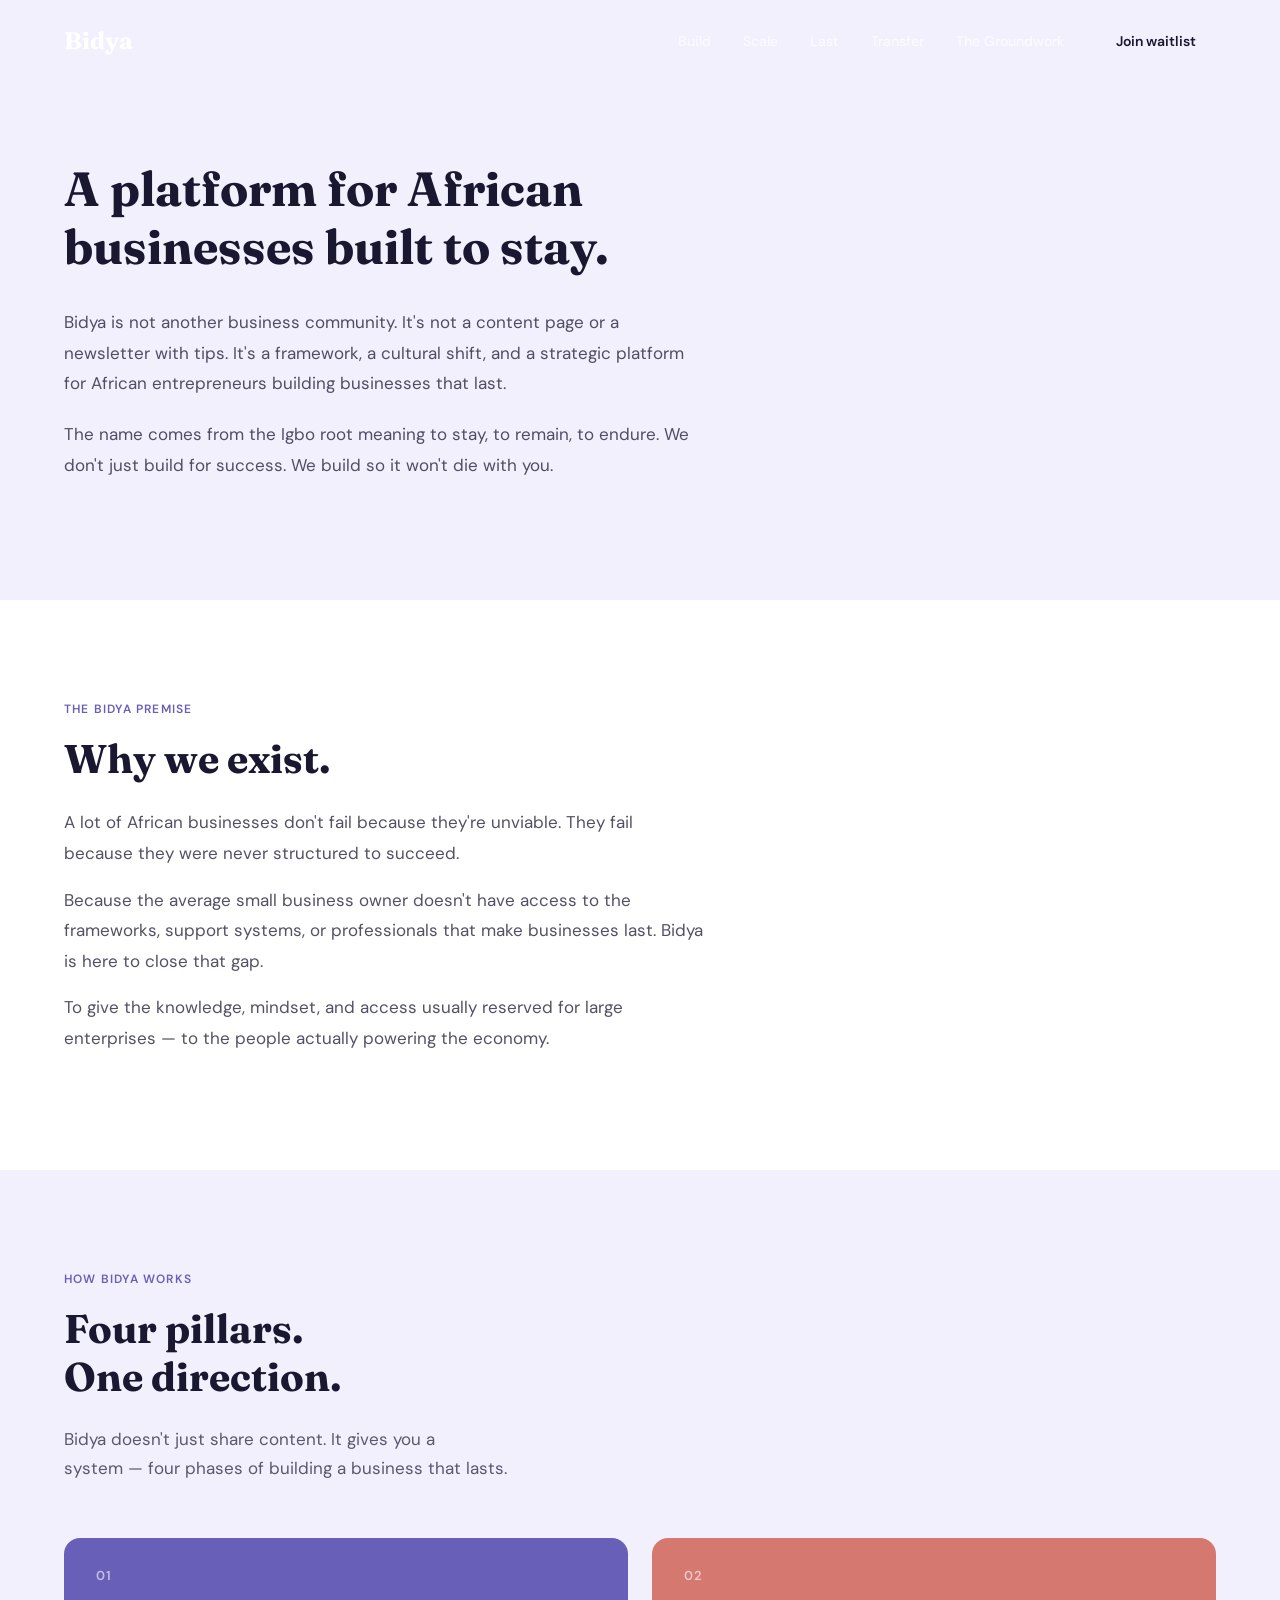
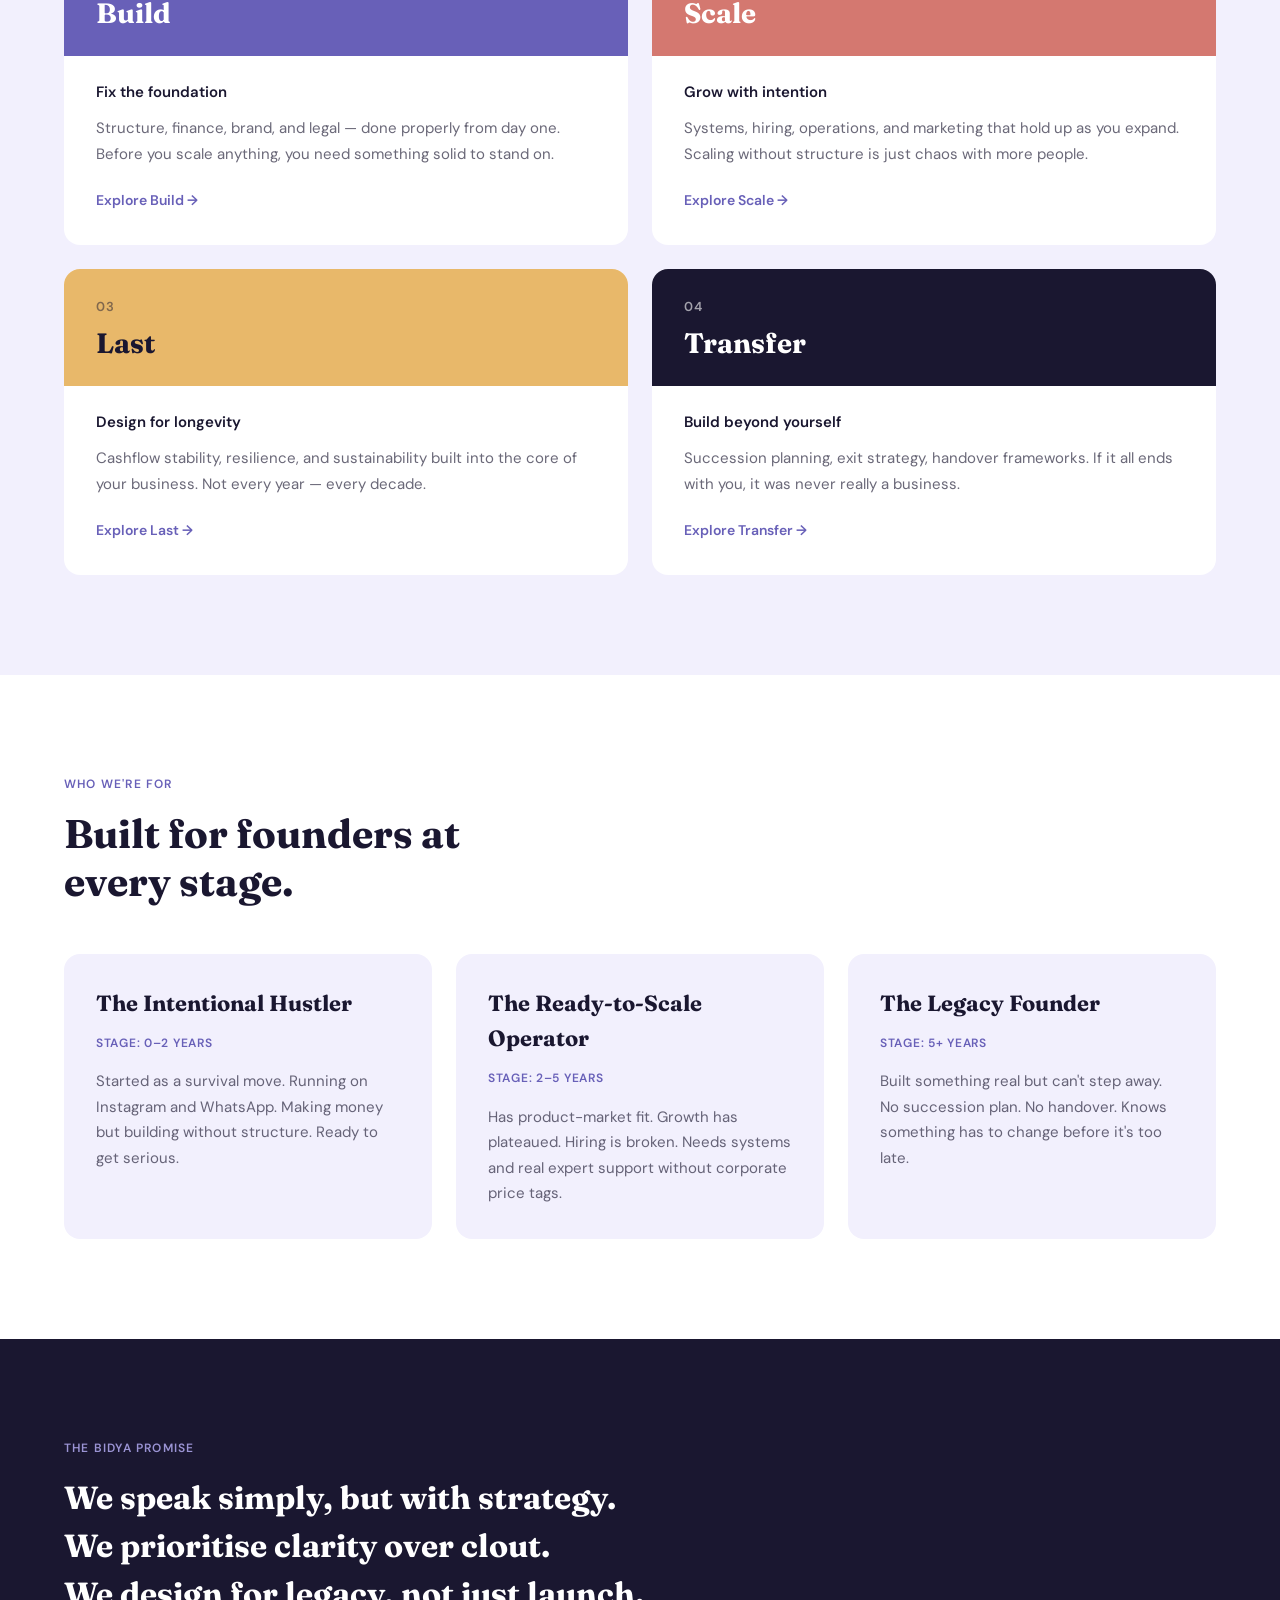
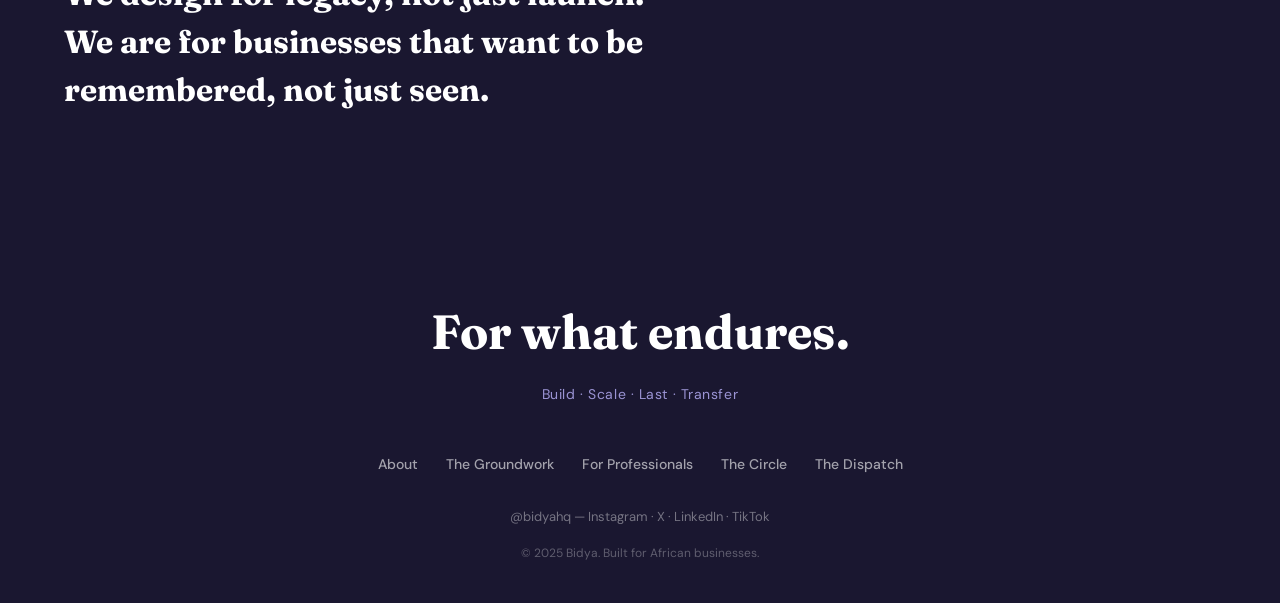
==== about.html @ 45b37af4 "Add complete Bidya website with all pages Full landing page site for Bidya — a platform for African " ====
<!DOCTYPE html>
<html lang="en">
<head>
  <meta charset="UTF-8">
  <meta name="viewport" content="width=device-width, initial-scale=1.0">
  <title>About Bidya — A platform for African businesses built to stay.</title>
  <meta name="description" content="Bidya is a framework, a cultural shift, and a strategic platform for African entrepreneurs building businesses that last.">
  <meta property="og:title" content="About Bidya — A platform for African businesses built to stay.">
  <meta property="og:description" content="Bidya is a framework, a cultural shift, and a strategic platform for African entrepreneurs building businesses that last.">
  <meta property="og:image" content="/og-default.png">
  <meta property="og:url" content="https://bidya.africa/about">
  <meta name="twitter:card" content="summary_large_image">
  <meta name="twitter:site" content="@bidyahq">
  <link rel="canonical" href="https://bidya.africa/about">

  <link rel="preconnect" href="https://fonts.googleapis.com">
  <link rel="preconnect" href="https://fonts.gstatic.com" crossorigin>
  <link href="https://fonts.googleapis.com/css2?family=Fraunces:ital,wght@0,400;0,700;1,400&family=DM+Sans:wght@400;500;600&display=swap" rel="stylesheet">

  <!-- Analytics placeholder -->
  <!-- <script async src="https://www.googletagmanager.com/gtag/js?id=GA_MEASUREMENT_ID"></script> -->

  <link rel="stylesheet" href="/css/styles.css">

  <style>
    /* About page — Hero */
    .about-hero {
      background: var(--lavender);
      padding: 160px 0 var(--section-pad);
    }

    .about-hero__headline {
      font-family: var(--font-display);
      font-weight: 700;
      font-size: clamp(32px, 5vw, 48px);
      line-height: 1.2;
      color: var(--ink);
      margin-bottom: 32px;
      max-width: 640px;
    }

    .about-hero__body {
      max-width: 640px;
    }

    .about-hero__body p {
      font-size: 17px;
      line-height: 1.8;
      color: rgba(26, 23, 48, 0.75);
      margin-bottom: 20px;
    }

    /* About page — Premise */
    .premise__body {
      max-width: 640px;
    }

    .premise__body p {
      font-size: 17px;
      line-height: 1.8;
      color: rgba(26, 23, 48, 0.75);
      margin-bottom: 16px;
    }

    /* About page — Persona cards */
    .persona-grid {
      display: grid;
      grid-template-columns: repeat(3, 1fr);
      gap: 24px;
      margin-top: 48px;
    }

    .persona-card {
      background: var(--lavender);
      border-radius: var(--radius);
      padding: 32px;
      transition: transform 200ms ease, box-shadow 200ms ease;
    }

    .persona-card:hover {
      transform: translateY(-3px);
      box-shadow: 0 8px 24px rgba(26, 23, 48, 0.08);
    }

    .persona-card__title {
      font-family: var(--font-display);
      font-weight: 700;
      font-size: 22px;
      color: var(--ink);
      margin-bottom: 8px;
    }

    .persona-card__stage {
      display: inline-block;
      font-size: 12px;
      font-weight: 600;
      letter-spacing: 0.06em;
      text-transform: uppercase;
      color: var(--indigo);
      margin-bottom: 16px;
    }

    .persona-card__desc {
      font-size: 15px;
      line-height: 1.7;
      color: rgba(26, 23, 48, 0.65);
    }

    /* About page — Promise */
    .promise__statement {
      font-family: var(--font-display);
      font-weight: 700;
      font-size: clamp(22px, 3.5vw, 32px);
      line-height: 1.5;
      color: var(--white);
      max-width: 720px;
    }

    /* Responsive — About page */
    @media (max-width: 768px) {
      .about-hero {
        padding-top: 120px;
      }

      .persona-grid {
        grid-template-columns: 1fr;
      }
    }

    @media (max-width: 1024px) {
      .persona-grid {
        grid-template-columns: 1fr;
      }
    }
  </style>
</head>
<body>

  <!-- Navigation -->
  <nav class="nav nav--scrolled" id="nav">
    <div class="nav__inner">
      <a href="/" class="nav__logo">Bidya</a>
      <div class="nav__links" id="navLinks">
        <a href="/build">Build</a>
        <a href="/scale">Scale</a>
        <a href="/last">Last</a>
        <a href="/transfer">Transfer</a>
        <a href="/groundwork">The Groundwork</a>
        <a href="#waitlist" class="btn btn--small btn--lavender">Join waitlist</a>
      </div>
      <button class="nav__hamburger" id="navToggle" aria-label="Toggle navigation menu">
        <span></span>
        <span></span>
        <span></span>
      </button>
    </div>
  </nav>

  <!-- Mobile Menu Overlay -->
  <div class="mobile-menu" id="mobileMenu">
    <div class="mobile-menu__inner">
      <a href="/build" class="mobile-menu__link">Build</a>
      <a href="/scale" class="mobile-menu__link">Scale</a>
      <a href="/last" class="mobile-menu__link">Last</a>
      <a href="/transfer" class="mobile-menu__link">Transfer</a>
      <a href="/groundwork" class="mobile-menu__link">The Groundwork</a>
      <a href="/professionals" class="mobile-menu__link">For Professionals</a>
      <a href="/circle" class="mobile-menu__link">The Circle</a>
      <a href="/dispatch" class="mobile-menu__link">The Dispatch</a>
      <a href="/about" class="mobile-menu__link">About</a>
      <a href="#waitlist" class="btn btn--lavender mobile-menu__cta">Join waitlist</a>
    </div>
  </div>

  <!-- Section 1: Hero -->
  <section class="about-hero">
    <div class="container">
      <h1 class="about-hero__headline animate-in">A platform for African businesses built to stay.</h1>
      <div class="about-hero__body">
        <p class="animate-in">Bidya is not another business community. It's not a content page or a newsletter with tips. It's a framework, a cultural shift, and a strategic platform for African entrepreneurs building businesses that last.</p>
        <p class="animate-in">The name comes from the Igbo root meaning to stay, to remain, to endure. We don't just build for success. We build so it won't die with you.</p>
      </div>
    </div>
  </section>

  <!-- Section 2: The Bidya Premise -->
  <section class="section section--white">
    <div class="container">
      <span class="eyebrow animate-in">The Bidya Premise</span>
      <h2 class="section__headline animate-in">Why we exist.</h2>
      <div class="premise__body">
        <p class="animate-in">A lot of African businesses don't fail because they're unviable. They fail because they were never structured to succeed.</p>
        <p class="animate-in">Because the average small business owner doesn't have access to the frameworks, support systems, or professionals that make businesses last. Bidya is here to close that gap.</p>
        <p class="animate-in">To give the knowledge, mindset, and access usually reserved for large enterprises — to the people actually powering the economy.</p>
      </div>
    </div>
  </section>

  <!-- Section 3: The Four Pillars -->
  <section class="section section--lavender">
    <div class="container">
      <span class="eyebrow animate-in">How Bidya works</span>
      <h2 class="section__headline animate-in">Four pillars.<br>One direction.</h2>
      <p class="section__sub animate-in">Bidya doesn't just share content. It gives you a<br class="hide-mobile">
        system — four phases of building a business that lasts.</p>
      <div class="pillars-grid">
        <div class="pillar-card animate-in">
          <div class="pillar-card__header pillar-card__header--build">
            <span class="pillar-card__number">01</span>
            <h3 class="pillar-card__name">Build</h3>
          </div>
          <div class="pillar-card__body">
            <p class="pillar-card__tagline">Fix the foundation</p>
            <p class="pillar-card__desc">Structure, finance, brand, and legal — done properly from day one. Before you scale anything, you need something solid to stand on.</p>
            <a href="/build" class="pillar-card__cta">Explore Build &rarr;</a>
          </div>
        </div>
        <div class="pillar-card animate-in">
          <div class="pillar-card__header pillar-card__header--scale">
            <span class="pillar-card__number">02</span>
            <h3 class="pillar-card__name">Scale</h3>
          </div>
          <div class="pillar-card__body">
            <p class="pillar-card__tagline">Grow with intention</p>
            <p class="pillar-card__desc">Systems, hiring, operations, and marketing that hold up as you expand. Scaling without structure is just chaos with more people.</p>
            <a href="/scale" class="pillar-card__cta">Explore Scale &rarr;</a>
          </div>
        </div>
        <div class="pillar-card animate-in">
          <div class="pillar-card__header pillar-card__header--last">
            <span class="pillar-card__number">03</span>
            <h3 class="pillar-card__name">Last</h3>
          </div>
          <div class="pillar-card__body">
            <p class="pillar-card__tagline">Design for longevity</p>
            <p class="pillar-card__desc">Cashflow stability, resilience, and sustainability built into the core of your business. Not every year — every decade.</p>
            <a href="/last" class="pillar-card__cta">Explore Last &rarr;</a>
          </div>
        </div>
        <div class="pillar-card animate-in">
          <div class="pillar-card__header pillar-card__header--transfer">
            <span class="pillar-card__number">04</span>
            <h3 class="pillar-card__name">Transfer</h3>
          </div>
          <div class="pillar-card__body">
            <p class="pillar-card__tagline">Build beyond yourself</p>
            <p class="pillar-card__desc">Succession planning, exit strategy, handover frameworks. If it all ends with you, it was never really a business.</p>
            <a href="/transfer" class="pillar-card__cta">Explore Transfer &rarr;</a>
          </div>
        </div>
      </div>
    </div>
  </section>

  <!-- Section 4: Who We're For -->
  <section class="section section--white">
    <div class="container">
      <span class="eyebrow animate-in">Who we're for</span>
      <h2 class="section__headline animate-in">Built for founders at<br>every stage.</h2>
      <div class="persona-grid">
        <div class="persona-card animate-in">
          <h3 class="persona-card__title">The Intentional Hustler</h3>
          <span class="persona-card__stage">Stage: 0–2 years</span>
          <p class="persona-card__desc">Started as a survival move. Running on Instagram and WhatsApp. Making money but building without structure. Ready to get serious.</p>
        </div>
        <div class="persona-card animate-in">
          <h3 class="persona-card__title">The Ready-to-Scale Operator</h3>
          <span class="persona-card__stage">Stage: 2–5 years</span>
          <p class="persona-card__desc">Has product-market fit. Growth has plateaued. Hiring is broken. Needs systems and real expert support without corporate price tags.</p>
        </div>
        <div class="persona-card animate-in">
          <h3 class="persona-card__title">The Legacy Founder</h3>
          <span class="persona-card__stage">Stage: 5+ years</span>
          <p class="persona-card__desc">Built something real but can't step away. No succession plan. No handover. Knows something has to change before it's too late.</p>
        </div>
      </div>
    </div>
  </section>

  <!-- Section 5: The Bidya Promise -->
  <section class="section section--ink">
    <div class="container">
      <span class="eyebrow eyebrow--soft animate-in">The Bidya Promise</span>
      <p class="promise__statement animate-in">
        We speak simply, but with strategy.<br>
        We prioritise clarity over clout.<br>
        We design for legacy, not just launch.<br>
        We are for businesses that want to be remembered, not just seen.
      </p>
    </div>
  </section>

  <!-- Footer -->
  <footer class="footer">
    <div class="container">
      <p class="footer__closing animate-in">For what endures.</p>
      <p class="footer__pillars animate-in">Build &middot; Scale &middot; Last &middot; Transfer</p>
      <nav class="footer__links animate-in">
        <a href="/about">About</a>
        <a href="/groundwork">The Groundwork</a>
        <a href="/professionals">For Professionals</a>
        <a href="/circle">The Circle</a>
        <a href="/dispatch">The Dispatch</a>
      </nav>
      <p class="footer__social animate-in">@bidyahq — Instagram &middot; X &middot; LinkedIn &middot; TikTok</p>
      <p class="footer__legal animate-in">&copy; 2025 Bidya. Built for African businesses.</p>
    </div>
  </footer>

  <script src="/js/main.js"></script>
</body>
</html>
---- css/styles.css ----
/* ============================================
   Bidya — CSS
   ============================================ */

/* --- CSS Variables --- */
:root {
  --ink:        #1A1730;
  --indigo:     #6860B8;
  --coral:      #D47870;
  --amber:      #E8B86A;
  --lavender:   #F2F0FD;
  --soft:       #9B94D4;
  --white:      #FFFFFF;
  --off-white:  #FAFAFA;

  --build:      #6860B8;
  --scale:      #D47870;
  --last:       #E8B86A;
  --transfer:   #1A1730;

  --font-display: 'Fraunces', serif;
  --font-body:    'DM Sans', sans-serif;

  --max-width: 1200px;
  --section-pad: 100px;
  --section-pad-mobile: 60px;
  --radius: 16px;
}

/* --- Reset --- */
*, *::before, *::after {
  margin: 0;
  padding: 0;
  box-sizing: border-box;
}

html {
  scroll-behavior: smooth;
  -webkit-font-smoothing: antialiased;
  -moz-osx-font-smoothing: grayscale;
}

body {
  font-family: var(--font-body);
  font-size: 16px;
  line-height: 1.6;
  color: var(--ink);
  background: var(--white);
  overflow-x: hidden;
}

img {
  max-width: 100%;
  display: block;
}

a {
  color: inherit;
  text-decoration: none;
}

button {
  font-family: inherit;
  cursor: pointer;
  border: none;
  background: none;
}

input {
  font-family: inherit;
}

/* --- Container --- */
.container {
  max-width: var(--max-width);
  margin: 0 auto;
  padding: 0 24px;
}

/* --- Eyebrow --- */
.eyebrow {
  display: block;
  font-family: var(--font-body);
  font-size: 12px;
  font-weight: 600;
  letter-spacing: 0.1em;
  text-transform: uppercase;
  color: var(--indigo);
  margin-bottom: 16px;
}

.eyebrow--soft {
  color: var(--soft);
}

.eyebrow--amber {
  color: var(--amber);
}

/* --- Buttons --- */
.btn {
  display: inline-block;
  font-family: var(--font-body);
  font-size: 15px;
  font-weight: 600;
  padding: 14px 28px;
  border-radius: 8px;
  transition: transform 150ms ease, box-shadow 200ms ease;
  cursor: pointer;
  text-align: center;
}

.btn:active {
  transform: scale(0.97);
}

.btn--lavender {
  background: var(--lavender);
  color: var(--ink);
}

.btn--lavender:hover {
  box-shadow: 0 4px 16px rgba(104, 96, 184, 0.2);
}

.btn--indigo {
  background: var(--indigo);
  color: var(--white);
}

.btn--indigo:hover {
  box-shadow: 0 4px 16px rgba(104, 96, 184, 0.3);
}

.btn--outline-indigo {
  background: transparent;
  color: var(--white);
  border: 2px solid var(--indigo);
}

.btn--outline-indigo:hover {
  background: rgba(104, 96, 184, 0.1);
}

.btn--whatsapp {
  background: #25D366;
  color: var(--white);
}

.btn--whatsapp:hover {
  box-shadow: 0 4px 16px rgba(37, 211, 102, 0.3);
}

.btn--small {
  padding: 10px 20px;
  font-size: 14px;
}

.btn:focus-visible {
  outline: 3px solid var(--indigo);
  outline-offset: 2px;
}

/* --- Text link --- */
.text-link {
  font-size: 15px;
  font-weight: 500;
  text-decoration: underline;
  text-underline-offset: 3px;
}

.text-link--soft {
  color: var(--soft);
}

.text-link--soft:hover {
  color: var(--lavender);
}

/* --- Navigation --- */
.nav {
  position: fixed;
  top: 0;
  left: 0;
  right: 0;
  z-index: 100;
  padding: 20px 0;
  transition: background 300ms ease, padding 300ms ease, box-shadow 300ms ease;
}

.nav--scrolled {
  background: var(--white);
  padding: 12px 0;
  box-shadow: 0 1px 8px rgba(26, 23, 48, 0.08);
}

.nav__inner {
  max-width: var(--max-width);
  margin: 0 auto;
  padding: 0 24px;
  display: flex;
  align-items: center;
  justify-content: space-between;
}

.nav__logo {
  font-family: var(--font-display);
  font-weight: 700;
  font-size: 24px;
  color: var(--white);
  transition: color 300ms ease;
}

.nav--scrolled .nav__logo {
  color: var(--ink);
}

.nav__links {
  display: flex;
  align-items: center;
  gap: 32px;
}

.nav__links a:not(.btn) {
  font-size: 14px;
  font-weight: 500;
  color: rgba(255, 255, 255, 0.7);
  transition: color 200ms ease;
}

.nav__links a:not(.btn):hover {
  color: var(--white);
}

.nav--scrolled .nav__links a:not(.btn) {
  color: rgba(26, 23, 48, 0.6);
}

.nav--scrolled .nav__links a:not(.btn):hover {
  color: var(--ink);
}

.nav__links a:focus-visible {
  outline: 2px solid var(--indigo);
  outline-offset: 4px;
  border-radius: 2px;
}

.nav__hamburger {
  display: none;
  flex-direction: column;
  gap: 5px;
  padding: 4px;
}

.nav__hamburger span {
  display: block;
  width: 24px;
  height: 2px;
  background: var(--white);
  transition: background 300ms ease, transform 300ms ease;
}

.nav--scrolled .nav__hamburger span {
  background: var(--ink);
}

/* --- Mobile Menu --- */
.mobile-menu {
  position: fixed;
  inset: 0;
  background: var(--ink);
  z-index: 99;
  display: flex;
  align-items: center;
  justify-content: center;
  opacity: 0;
  pointer-events: none;
  transition: opacity 300ms ease;
}

.mobile-menu--open {
  opacity: 1;
  pointer-events: all;
}

.mobile-menu__inner {
  display: flex;
  flex-direction: column;
  align-items: center;
  gap: 28px;
}

.mobile-menu__link {
  font-family: var(--font-display);
  font-size: 28px;
  font-weight: 400;
  color: var(--white);
  transition: color 200ms ease;
}

.mobile-menu__link:hover {
  color: var(--soft);
}

.mobile-menu__cta {
  margin-top: 16px;
}

/* --- Hero --- */
.hero {
  position: relative;
  min-height: 100vh;
  display: flex;
  align-items: center;
  background: var(--ink);
  padding-top: 80px;
  overflow: hidden;
}

.hero__bg-shape {
  position: absolute;
  right: -120px;
  top: 50%;
  transform: translateY(-50%);
  width: 400px;
  height: 500px;
  background: var(--indigo);
  opacity: 0.15;
  border-radius: 24px;
}

.hero__content {
  position: relative;
  z-index: 1;
}

.hero__headline {
  font-family: var(--font-display);
  font-weight: 700;
  font-size: clamp(48px, 8vw, 88px);
  line-height: 1.05;
  color: var(--white);
  margin-bottom: 24px;
}

.hero__sub {
  font-size: 18px;
  line-height: 1.7;
  color: var(--soft);
  margin-bottom: 40px;
  max-width: 540px;
}

.hero__ctas {
  display: flex;
  gap: 16px;
  flex-wrap: wrap;
  margin-bottom: 32px;
}

.hero__tag {
  font-size: 12px;
  color: var(--soft);
  letter-spacing: 0.04em;
}

/* --- Sections --- */
.section {
  padding: var(--section-pad) 0;
}

.section--white {
  background: var(--white);
}

.section--lavender {
  background: var(--lavender);
}

.section--ink {
  background: var(--ink);
}

.section__headline {
  font-family: var(--font-display);
  font-weight: 700;
  font-size: clamp(28px, 4vw, 40px);
  line-height: 1.2;
  color: var(--ink);
  margin-bottom: 24px;
}

.section__headline--white {
  color: var(--white);
}

.section__sub {
  font-size: 17px;
  line-height: 1.7;
  color: rgba(26, 23, 48, 0.7);
  max-width: 600px;
  margin-bottom: 16px;
}

.section__sub--soft {
  color: var(--soft);
}

/* --- Problem Section --- */
.problem__body {
  max-width: 640px;
  margin-bottom: 56px;
}

.problem__body p {
  font-size: 17px;
  line-height: 1.8;
  color: rgba(26, 23, 48, 0.75);
  margin-bottom: 16px;
}

.problem__body strong {
  color: var(--ink);
}

/* --- Stats Grid --- */
.stats-grid {
  display: grid;
  grid-template-columns: repeat(3, 1fr);
  gap: 24px;
}

.stat-card {
  background: var(--lavender);
  border-radius: var(--radius);
  padding: 40px 32px;
  text-align: center;
}

.stat-card__number {
  display: block;
  font-family: var(--font-display);
  font-weight: 700;
  font-size: 48px;
  color: var(--indigo);
  margin-bottom: 8px;
}

.stat-card__label {
  font-size: 15px;
  color: rgba(26, 23, 48, 0.65);
  line-height: 1.5;
}

/* --- Pillars Grid --- */
.pillars-grid {
  display: grid;
  grid-template-columns: repeat(2, 1fr);
  gap: 24px;
  margin-top: 56px;
}

.pillar-card {
  border-radius: var(--radius);
  overflow: hidden;
  background: var(--white);
  transition: transform 200ms ease, box-shadow 200ms ease;
}

.pillar-card:hover {
  transform: translateY(-3px);
  box-shadow: 0 8px 32px rgba(26, 23, 48, 0.1);
}

.pillar-card__header {
  padding: 28px 32px 20px;
}

.pillar-card__header--build { background: var(--build); }
.pillar-card__header--scale { background: var(--scale); }
.pillar-card__header--last  { background: var(--last);  }
.pillar-card__header--transfer { background: var(--transfer); }

.pillar-card__number {
  display: block;
  font-size: 13px;
  font-weight: 600;
  letter-spacing: 0.06em;
  color: rgba(255, 255, 255, 0.6);
  margin-bottom: 4px;
}

.pillar-card__header--last .pillar-card__number {
  color: rgba(26, 23, 48, 0.5);
}

.pillar-card__name {
  font-family: var(--font-display);
  font-weight: 700;
  font-size: 28px;
  color: var(--white);
}

.pillar-card__header--last .pillar-card__name {
  color: var(--ink);
}

.pillar-card__body {
  padding: 24px 32px 32px;
}

.pillar-card__tagline {
  font-weight: 600;
  font-size: 15px;
  color: var(--ink);
  margin-bottom: 12px;
}

.pillar-card__desc {
  font-size: 15px;
  line-height: 1.7;
  color: rgba(26, 23, 48, 0.65);
  margin-bottom: 20px;
}

.pillar-card__cta {
  font-size: 14px;
  font-weight: 600;
  color: var(--indigo);
  transition: color 200ms ease;
}

.pillar-card__cta:hover {
  color: var(--ink);
}

/* --- Timeline --- */
.timeline {
  display: flex;
  justify-content: space-between;
  gap: 16px;
  margin: 56px 0;
  position: relative;
}

.timeline::before {
  content: '';
  position: absolute;
  top: 12px;
  left: 0;
  right: 0;
  height: 2px;
  background: rgba(155, 148, 212, 0.3);
}

.timeline__item {
  position: relative;
  text-align: center;
  flex: 1;
}

.timeline__item::before {
  content: '';
  display: block;
  width: 10px;
  height: 10px;
  background: var(--indigo);
  border-radius: 50%;
  margin: 0 auto 12px;
  position: relative;
  z-index: 1;
}

.timeline__week {
  display: block;
  font-size: 11px;
  font-weight: 600;
  letter-spacing: 0.1em;
  text-transform: uppercase;
  color: var(--soft);
  margin-bottom: 4px;
}

.timeline__name {
  font-family: var(--font-display);
  font-size: 16px;
  font-weight: 700;
  color: var(--white);
}

/* --- Outcomes Grid --- */
.outcomes-grid {
  display: grid;
  grid-template-columns: repeat(4, 1fr);
  gap: 24px;
  margin-bottom: 48px;
}

.outcome {
  text-align: center;
}

.outcome__icon {
  display: inline-flex;
  align-items: center;
  justify-content: center;
  width: 48px;
  height: 48px;
  border-radius: 12px;
  background: rgba(104, 96, 184, 0.15);
  color: var(--soft);
  margin-bottom: 12px;
}

.outcome__text {
  display: block;
  font-size: 15px;
  font-weight: 500;
  color: var(--white);
}

/* --- Groundwork CTAs --- */
.groundwork__ctas {
  display: flex;
  align-items: center;
  gap: 24px;
  flex-wrap: wrap;
}

/* --- Pros Section --- */
.pros__body {
  max-width: 600px;
  margin-bottom: 48px;
}

.pros__body p {
  font-size: 17px;
  line-height: 1.8;
  color: rgba(26, 23, 48, 0.75);
  margin-bottom: 16px;
}

/* --- Perks Grid --- */
.perks-grid {
  display: grid;
  grid-template-columns: repeat(2, 1fr);
  gap: 24px;
}

.perk-card {
  background: var(--lavender);
  border-radius: var(--radius);
  padding: 32px;
  transition: transform 200ms ease, box-shadow 200ms ease;
}

.perk-card:hover {
  transform: translateY(-3px);
  box-shadow: 0 8px 24px rgba(26, 23, 48, 0.08);
}

.perk-card__icon {
  margin-bottom: 16px;
}

.perk-card__title {
  font-weight: 600;
  font-size: 17px;
  color: var(--ink);
  margin-bottom: 8px;
}

.perk-card__desc {
  font-size: 15px;
  color: rgba(26, 23, 48, 0.65);
  line-height: 1.6;
}

/* --- Circle Section --- */
.circle-list {
  max-width: 560px;
  margin: 32px 0;
}

.circle-item {
  display: flex;
  align-items: flex-start;
  gap: 16px;
  margin-bottom: 16px;
  font-size: 16px;
  color: rgba(26, 23, 48, 0.75);
}

.circle-item__bullet {
  display: block;
  width: 8px;
  height: 8px;
  min-width: 8px;
  border-radius: 50%;
  background: var(--indigo);
  margin-top: 8px;
}

/* --- Dispatch Form --- */
.dispatch-form {
  max-width: 520px;
  margin: 40px auto 0;
  text-align: center;
}

.dispatch-form__row {
  display: flex;
  gap: 12px;
}

.dispatch-form__input {
  flex: 1;
  padding: 14px 20px;
  border: 2px solid rgba(26, 23, 48, 0.12);
  border-radius: 8px;
  font-size: 15px;
  color: var(--ink);
  background: var(--white);
  transition: border-color 200ms ease;
}

.dispatch-form__input:focus {
  outline: none;
  border-color: var(--indigo);
}

.dispatch-form__input::placeholder {
  color: rgba(26, 23, 48, 0.35);
}

.dispatch-form__btn {
  white-space: nowrap;
}

.dispatch-form__note {
  font-size: 13px;
  color: rgba(26, 23, 48, 0.45);
  margin-top: 12px;
}

/* --- Footer --- */
.footer {
  background: var(--ink);
  padding: 80px 0 40px;
  text-align: center;
}

.footer__closing {
  font-family: var(--font-display);
  font-weight: 700;
  font-size: clamp(32px, 5vw, 48px);
  color: var(--white);
  margin-bottom: 12px;
}

.footer__pillars {
  font-size: 14px;
  color: var(--soft);
  margin-bottom: 48px;
  letter-spacing: 0.04em;
}

.footer__links {
  display: flex;
  justify-content: center;
  flex-wrap: wrap;
  gap: 28px;
  margin-bottom: 32px;
}

.footer__links a {
  font-size: 14px;
  font-weight: 500;
  color: rgba(255, 255, 255, 0.6);
  transition: color 200ms ease;
}

.footer__links a:hover {
  color: var(--white);
}

.footer__links a:focus-visible {
  outline: 2px solid var(--indigo);
  outline-offset: 4px;
  border-radius: 2px;
}

.footer__social {
  font-size: 13px;
  color: rgba(255, 255, 255, 0.4);
  margin-bottom: 16px;
}

.footer__legal {
  font-size: 12px;
  color: rgba(255, 255, 255, 0.3);
}

/* ============================================
   Animations
   ============================================ */
.animate-in {
  opacity: 0;
  transform: translateY(24px);
  transition: opacity 600ms ease, transform 600ms ease;
}

.animate-in.visible {
  opacity: 1;
  transform: translateY(0);
}

/* ============================================
   Responsive
   ============================================ */

/* Tablet */
@media (max-width: 1024px) {
  .pillars-grid {
    grid-template-columns: repeat(2, 1fr);
  }

  .outcomes-grid {
    grid-template-columns: repeat(2, 1fr);
    gap: 32px;
  }

  .hero__bg-shape {
    width: 280px;
    height: 360px;
    right: -80px;
  }
}

/* Mobile */
@media (max-width: 768px) {
  :root {
    --section-pad: var(--section-pad-mobile);
  }

  .nav__links {
    display: none;
  }

  .nav__hamburger {
    display: flex;
  }

  .hero {
    padding-top: 100px;
    min-height: auto;
    padding-bottom: 80px;
  }

  .hero__headline {
    font-size: clamp(36px, 10vw, 56px);
  }

  .hero__sub {
    font-size: 16px;
  }

  .hero__ctas {
    flex-direction: column;
  }

  .hero__ctas .btn {
    text-align: center;
  }

  .hero__bg-shape {
    width: 200px;
    height: 260px;
    right: -60px;
    opacity: 0.1;
  }

  .hide-mobile {
    display: none;
  }

  .stats-grid {
    grid-template-columns: 1fr;
  }

  .pillars-grid {
    grid-template-columns: 1fr;
  }

  .perks-grid {
    grid-template-columns: 1fr;
  }

  .outcomes-grid {
    grid-template-columns: repeat(2, 1fr);
    gap: 24px;
  }

  .timeline {
    flex-direction: column;
    gap: 24px;
  }

  .timeline::before {
    top: 0;
    bottom: 0;
    left: 4px;
    right: auto;
    width: 2px;
    height: auto;
  }

  .timeline__item {
    display: flex;
    align-items: center;
    gap: 16px;
    text-align: left;
  }

  .timeline__item::before {
    margin: 0;
    min-width: 10px;
  }

  .dispatch-form__row {
    flex-direction: column;
  }

  .groundwork__ctas {
    flex-direction: column;
    align-items: flex-start;
  }

  .footer__links {
    flex-direction: column;
    gap: 16px;
  }

  .section__headline {
    font-size: clamp(24px, 6vw, 36px);
  }
}
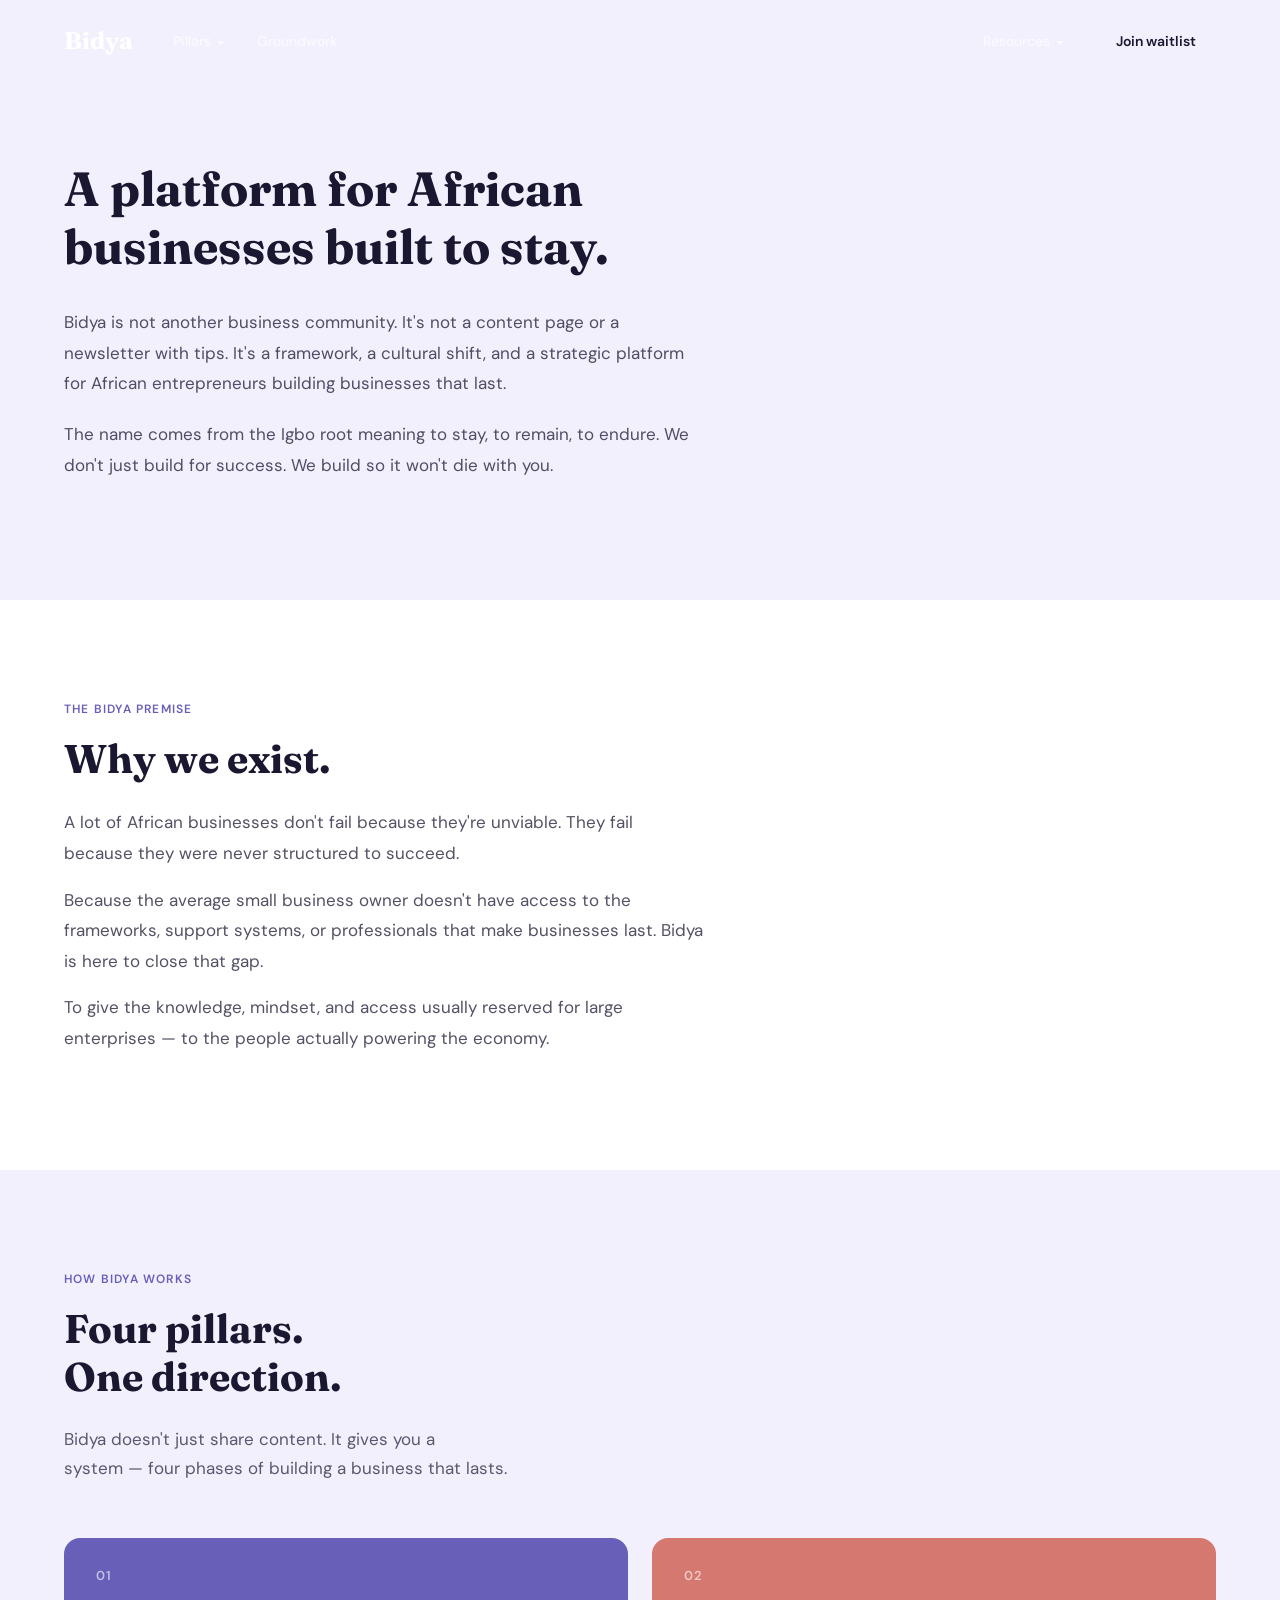
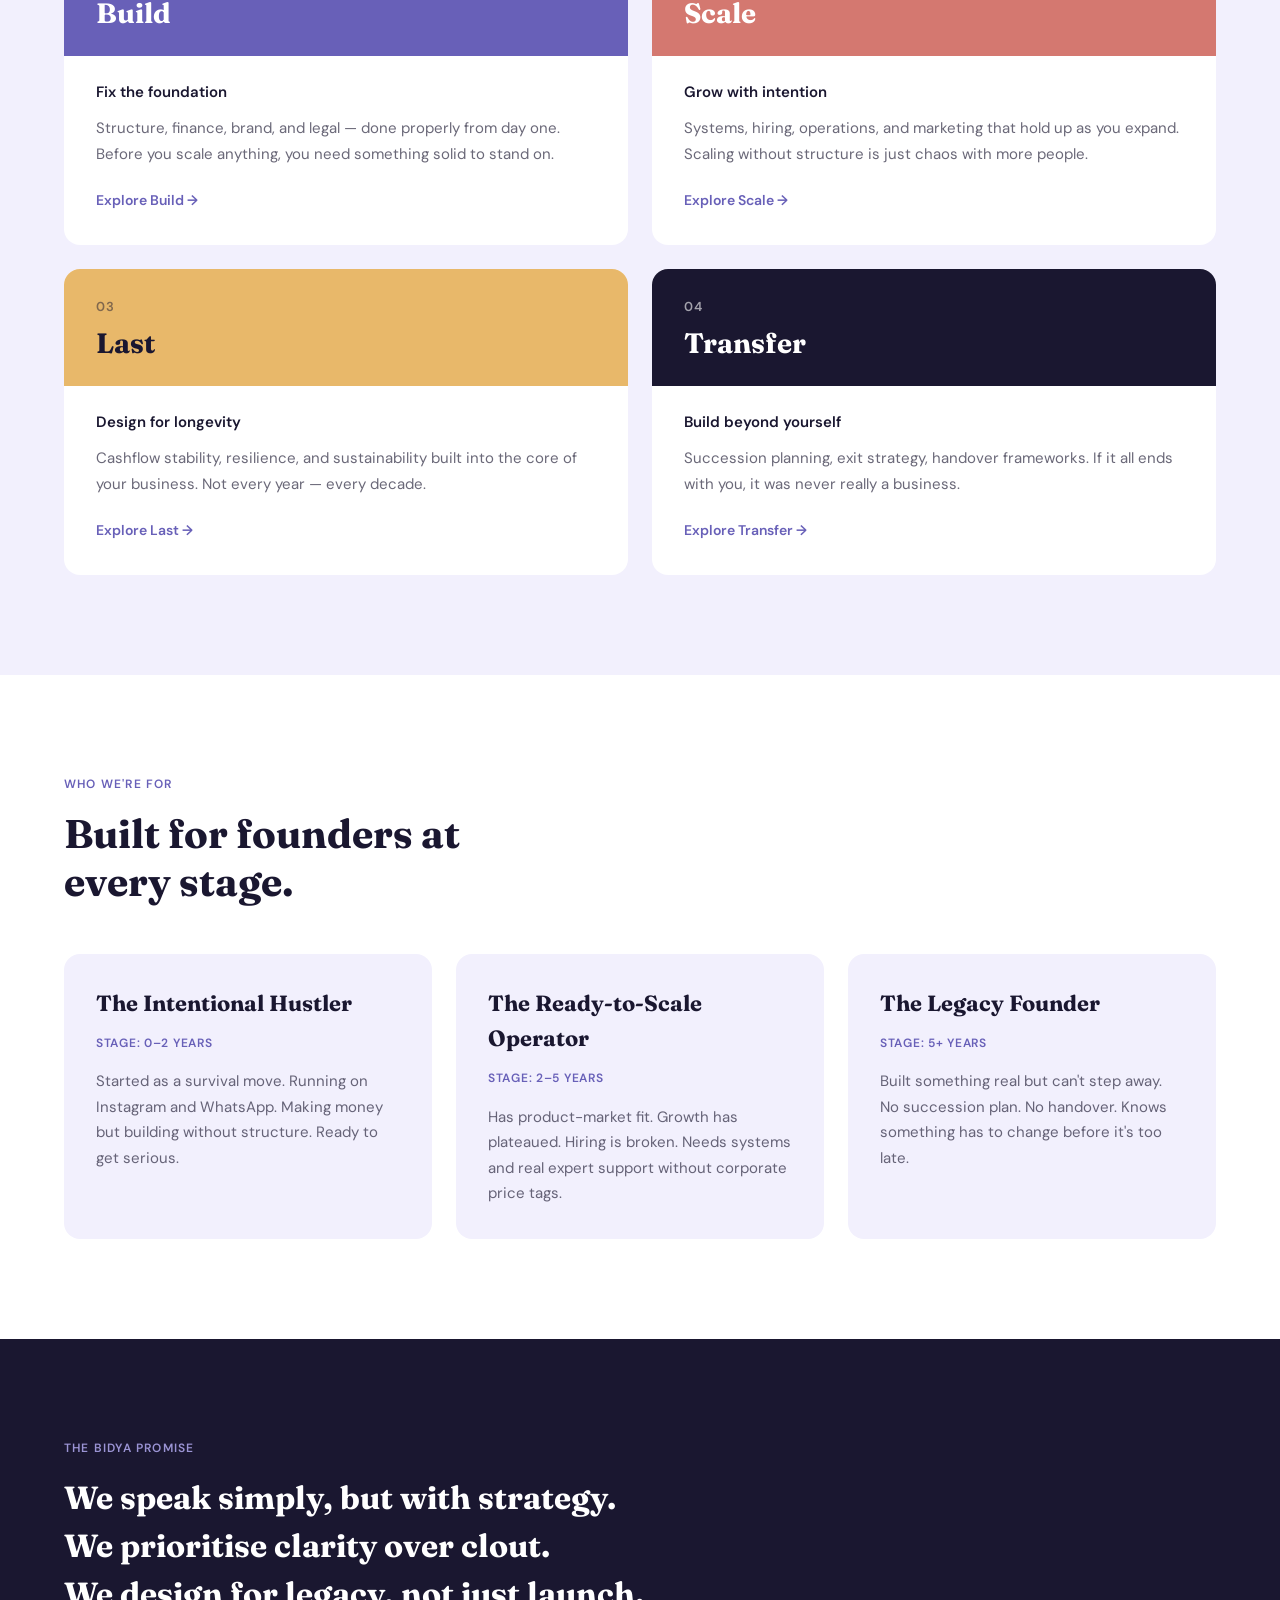
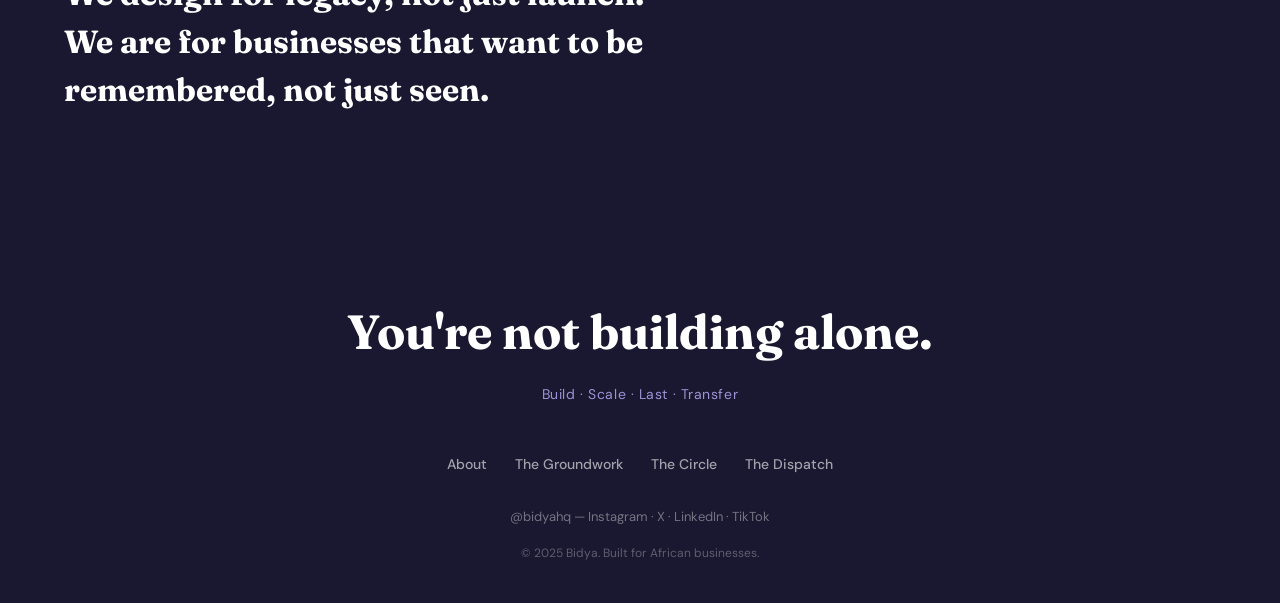
==== commit 35d297c6: "Redesign nav with dropdowns, remove Professionals from homepage, update copy - Nav now has left side" ====
--- a/about.html
+++ b/about.html
@@ -139,13 +139,51 @@
   <!-- Navigation -->
   <nav class="nav nav--scrolled" id="nav">
     <div class="nav__inner">
-      <a href="/" class="nav__logo">Bidya</a>
-      <div class="nav__links" id="navLinks">
-        <a href="/build">Build</a>
-        <a href="/scale">Scale</a>
-        <a href="/last">Last</a>
-        <a href="/transfer">Transfer</a>
-        <a href="/groundwork">The Groundwork</a>
+      <div class="nav__left">
+        <a href="/" class="nav__logo">Bidya</a>
+        <div class="nav__links">
+          <div class="nav__dropdown">
+            <button class="nav__dropdown-trigger" aria-expanded="false" aria-haspopup="true">Pillars</button>
+            <div class="nav__dropdown-menu">
+              <a href="/build" class="nav__dropdown-item">
+                <strong>Build</strong>
+                <span>Fix the foundation</span>
+              </a>
+              <a href="/scale" class="nav__dropdown-item">
+                <strong>Scale</strong>
+                <span>Grow with intention</span>
+              </a>
+              <a href="/last" class="nav__dropdown-item">
+                <strong>Last</strong>
+                <span>Design for longevity</span>
+              </a>
+              <a href="/transfer" class="nav__dropdown-item">
+                <strong>Transfer</strong>
+                <span>Build beyond yourself</span>
+              </a>
+            </div>
+          </div>
+          <a href="/groundwork">Groundwork</a>
+        </div>
+      </div>
+      <div class="nav__right">
+        <div class="nav__dropdown">
+          <button class="nav__dropdown-trigger" aria-expanded="false" aria-haspopup="true">Resources</button>
+          <div class="nav__dropdown-menu nav__dropdown-menu--right">
+            <a href="/dispatch" class="nav__dropdown-item">
+              <strong>The Dispatch</strong>
+              <span>Our weekly newsletter for founders</span>
+            </a>
+            <a href="/circle" class="nav__dropdown-item">
+              <strong>The Circle</strong>
+              <span>WhatsApp community for African SMEs</span>
+            </a>
+            <a href="/about" class="nav__dropdown-item">
+              <strong>About Bidya</strong>
+              <span>Our story and philosophy</span>
+            </a>
+          </div>
+        </div>
         <a href="#waitlist" class="btn btn--small btn--lavender">Join waitlist</a>
       </div>
       <button class="nav__hamburger" id="navToggle" aria-label="Toggle navigation menu">
@@ -159,14 +197,17 @@
   <!-- Mobile Menu Overlay -->
   <div class="mobile-menu" id="mobileMenu">
     <div class="mobile-menu__inner">
+      <p class="mobile-menu__label">Pillars</p>
       <a href="/build" class="mobile-menu__link">Build</a>
       <a href="/scale" class="mobile-menu__link">Scale</a>
       <a href="/last" class="mobile-menu__link">Last</a>
       <a href="/transfer" class="mobile-menu__link">Transfer</a>
-      <a href="/groundwork" class="mobile-menu__link">The Groundwork</a>
-      <a href="/professionals" class="mobile-menu__link">For Professionals</a>
+      <div class="mobile-menu__divider"></div>
+      <a href="/groundwork" class="mobile-menu__link">Groundwork</a>
+      <div class="mobile-menu__divider"></div>
+      <p class="mobile-menu__label">Resources</p>
+      <a href="/dispatch" class="mobile-menu__link">The Dispatch</a>
       <a href="/circle" class="mobile-menu__link">The Circle</a>
-      <a href="/dispatch" class="mobile-menu__link">The Dispatch</a>
       <a href="/about" class="mobile-menu__link">About</a>
       <a href="#waitlist" class="btn btn--lavender mobile-menu__cta">Join waitlist</a>
     </div>
@@ -293,12 +334,11 @@
   <!-- Footer -->
   <footer class="footer">
     <div class="container">
-      <p class="footer__closing animate-in">For what endures.</p>
+      <p class="footer__closing animate-in">You're not building alone.</p>
       <p class="footer__pillars animate-in">Build &middot; Scale &middot; Last &middot; Transfer</p>
       <nav class="footer__links animate-in">
         <a href="/about">About</a>
         <a href="/groundwork">The Groundwork</a>
-        <a href="/professionals">For Professionals</a>
         <a href="/circle">The Circle</a>
         <a href="/dispatch">The Dispatch</a>
       </nav>
--- a/css/styles.css
+++ b/css/styles.css
@@ -203,6 +203,18 @@
   justify-content: space-between;
 }
 
+.nav__left {
+  display: flex;
+  align-items: center;
+  gap: 40px;
+}
+
+.nav__right {
+  display: flex;
+  align-items: center;
+  gap: 32px;
+}
+
 .nav__logo {
   font-family: var(--font-display);
   font-weight: 700;
@@ -221,29 +233,120 @@
   gap: 32px;
 }
 
-.nav__links a:not(.btn) {
+.nav__links > a,
+.nav__right > a:not(.btn),
+.nav__dropdown-trigger {
+  font-family: var(--font-body);
   font-size: 14px;
   font-weight: 500;
   color: rgba(255, 255, 255, 0.7);
   transition: color 200ms ease;
 }
 
-.nav__links a:not(.btn):hover {
-  color: var(--white);
-}
-
-.nav--scrolled .nav__links a:not(.btn) {
+.nav__links > a:hover,
+.nav__right > a:not(.btn):hover,
+.nav__dropdown-trigger:hover {
+  color: var(--white);
+}
+
+.nav--scrolled .nav__links > a,
+.nav--scrolled .nav__right > a:not(.btn),
+.nav--scrolled .nav__dropdown-trigger {
   color: rgba(26, 23, 48, 0.6);
 }
 
-.nav--scrolled .nav__links a:not(.btn):hover {
-  color: var(--ink);
-}
-
-.nav__links a:focus-visible {
+.nav--scrolled .nav__links > a:hover,
+.nav--scrolled .nav__right > a:not(.btn):hover,
+.nav--scrolled .nav__dropdown-trigger:hover {
+  color: var(--ink);
+}
+
+.nav__links a:focus-visible,
+.nav__dropdown-trigger:focus-visible {
   outline: 2px solid var(--indigo);
   outline-offset: 4px;
   border-radius: 2px;
+}
+
+/* --- Nav Dropdowns --- */
+.nav__dropdown {
+  position: relative;
+}
+
+.nav__dropdown-trigger {
+  cursor: pointer;
+  padding: 0;
+  background: none;
+  border: none;
+}
+
+.nav__dropdown-trigger::after {
+  content: '';
+  display: inline-block;
+  width: 0;
+  height: 0;
+  border-left: 4px solid transparent;
+  border-right: 4px solid transparent;
+  border-top: 4px solid currentColor;
+  margin-left: 6px;
+  vertical-align: middle;
+  transition: transform 200ms ease;
+}
+
+.nav__dropdown:hover .nav__dropdown-trigger::after {
+  transform: rotate(180deg);
+}
+
+.nav__dropdown-menu {
+  position: absolute;
+  top: calc(100% + 12px);
+  left: 0;
+  min-width: 260px;
+  background: var(--white);
+  border-radius: 12px;
+  box-shadow: 0 8px 32px rgba(26, 23, 48, 0.12);
+  padding: 8px;
+  opacity: 0;
+  pointer-events: none;
+  transform: translateY(-4px);
+  transition: opacity 200ms ease, transform 200ms ease;
+}
+
+.nav__dropdown-menu--right {
+  left: auto;
+  right: 0;
+}
+
+.nav__dropdown:hover .nav__dropdown-menu {
+  opacity: 1;
+  pointer-events: all;
+  transform: translateY(0);
+}
+
+.nav__dropdown-item {
+  display: block;
+  padding: 12px 16px;
+  border-radius: 8px;
+  transition: background 150ms ease;
+}
+
+.nav__dropdown-item:hover {
+  background: var(--lavender);
+}
+
+.nav__dropdown-item strong {
+  display: block;
+  font-size: 14px;
+  font-weight: 600;
+  color: var(--ink);
+  margin-bottom: 2px;
+}
+
+.nav__dropdown-item span {
+  display: block;
+  font-size: 13px;
+  color: rgba(26, 23, 48, 0.5);
+  line-height: 1.4;
 }
 
 .nav__hamburger {
@@ -288,7 +391,23 @@
   display: flex;
   flex-direction: column;
   align-items: center;
-  gap: 28px;
+  gap: 20px;
+}
+
+.mobile-menu__label {
+  font-size: 11px;
+  font-weight: 600;
+  letter-spacing: 0.1em;
+  text-transform: uppercase;
+  color: var(--soft);
+  margin-bottom: -8px;
+}
+
+.mobile-menu__divider {
+  width: 40px;
+  height: 1px;
+  background: rgba(155, 148, 212, 0.2);
+  margin: 4px 0;
 }
 
 .mobile-menu__link {
@@ -844,7 +963,8 @@
     --section-pad: var(--section-pad-mobile);
   }
 
-  .nav__links {
+  .nav__links,
+  .nav__right {
     display: none;
   }
 
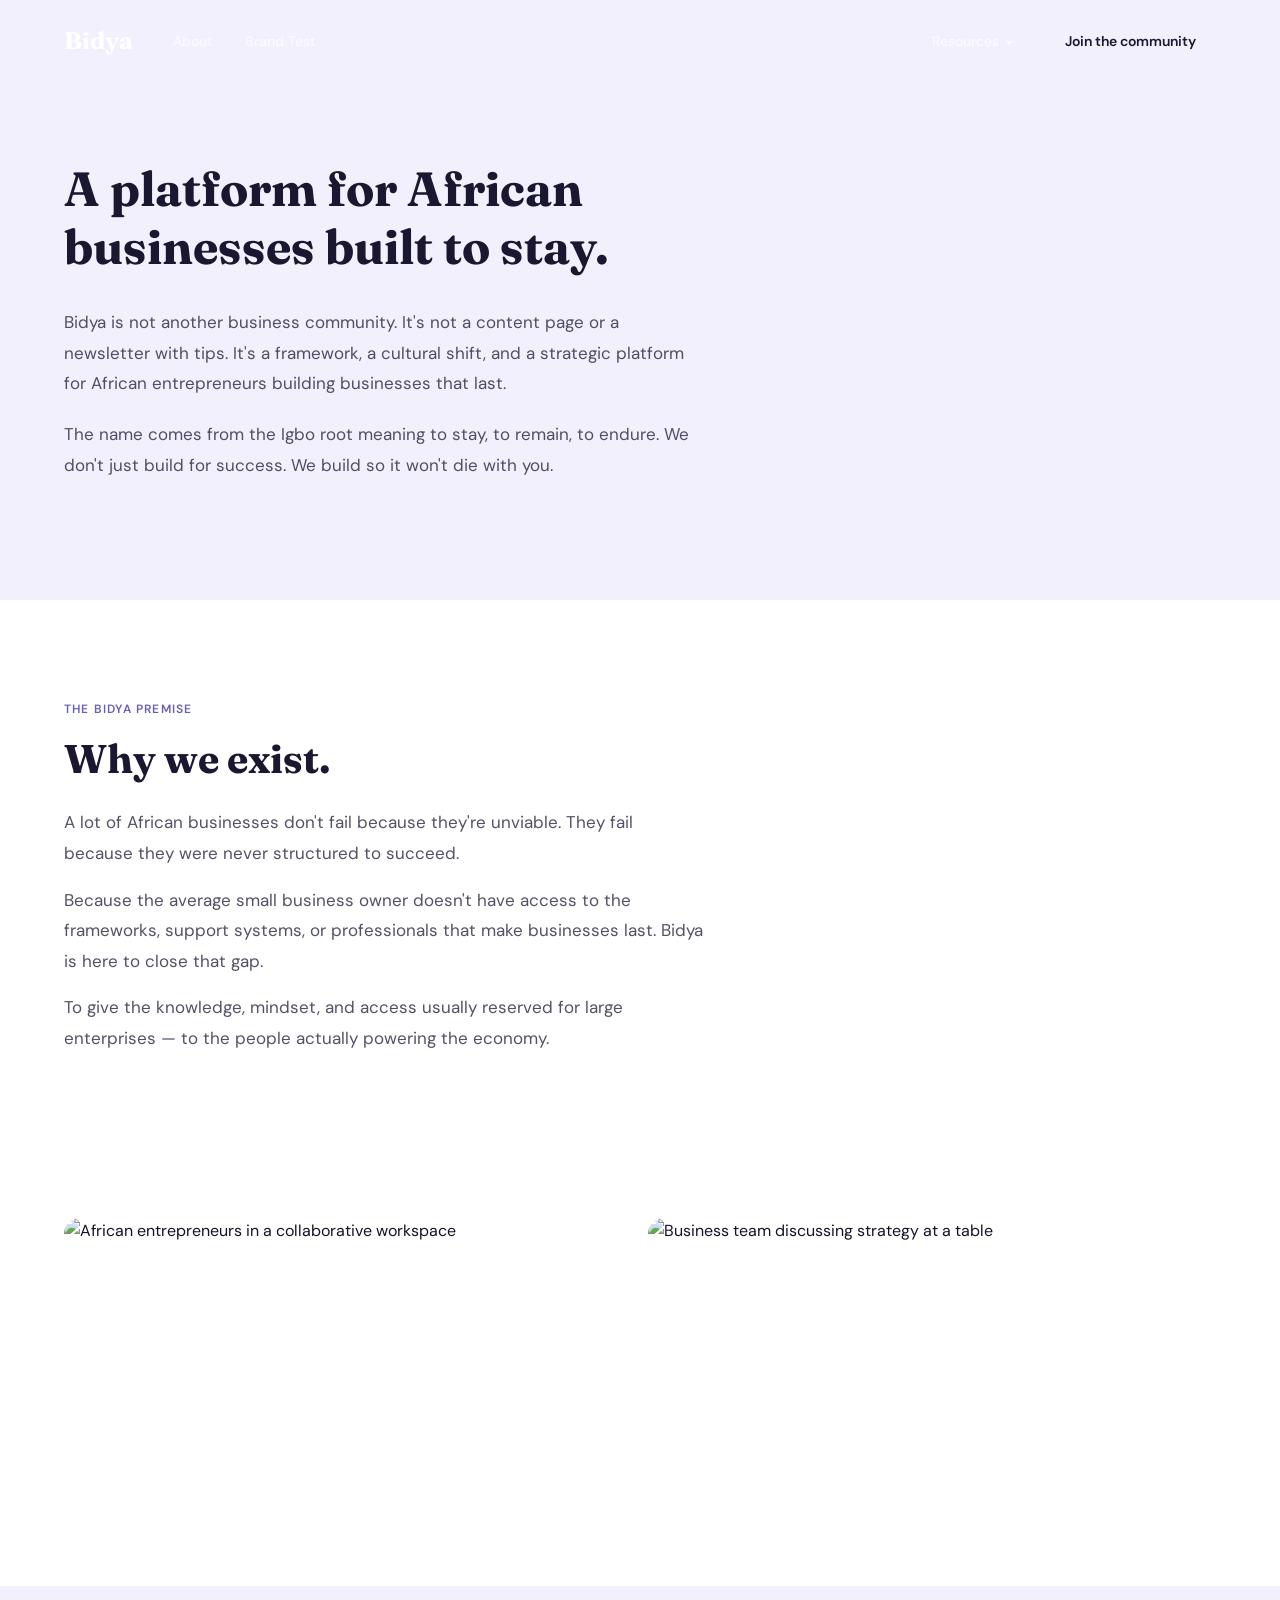
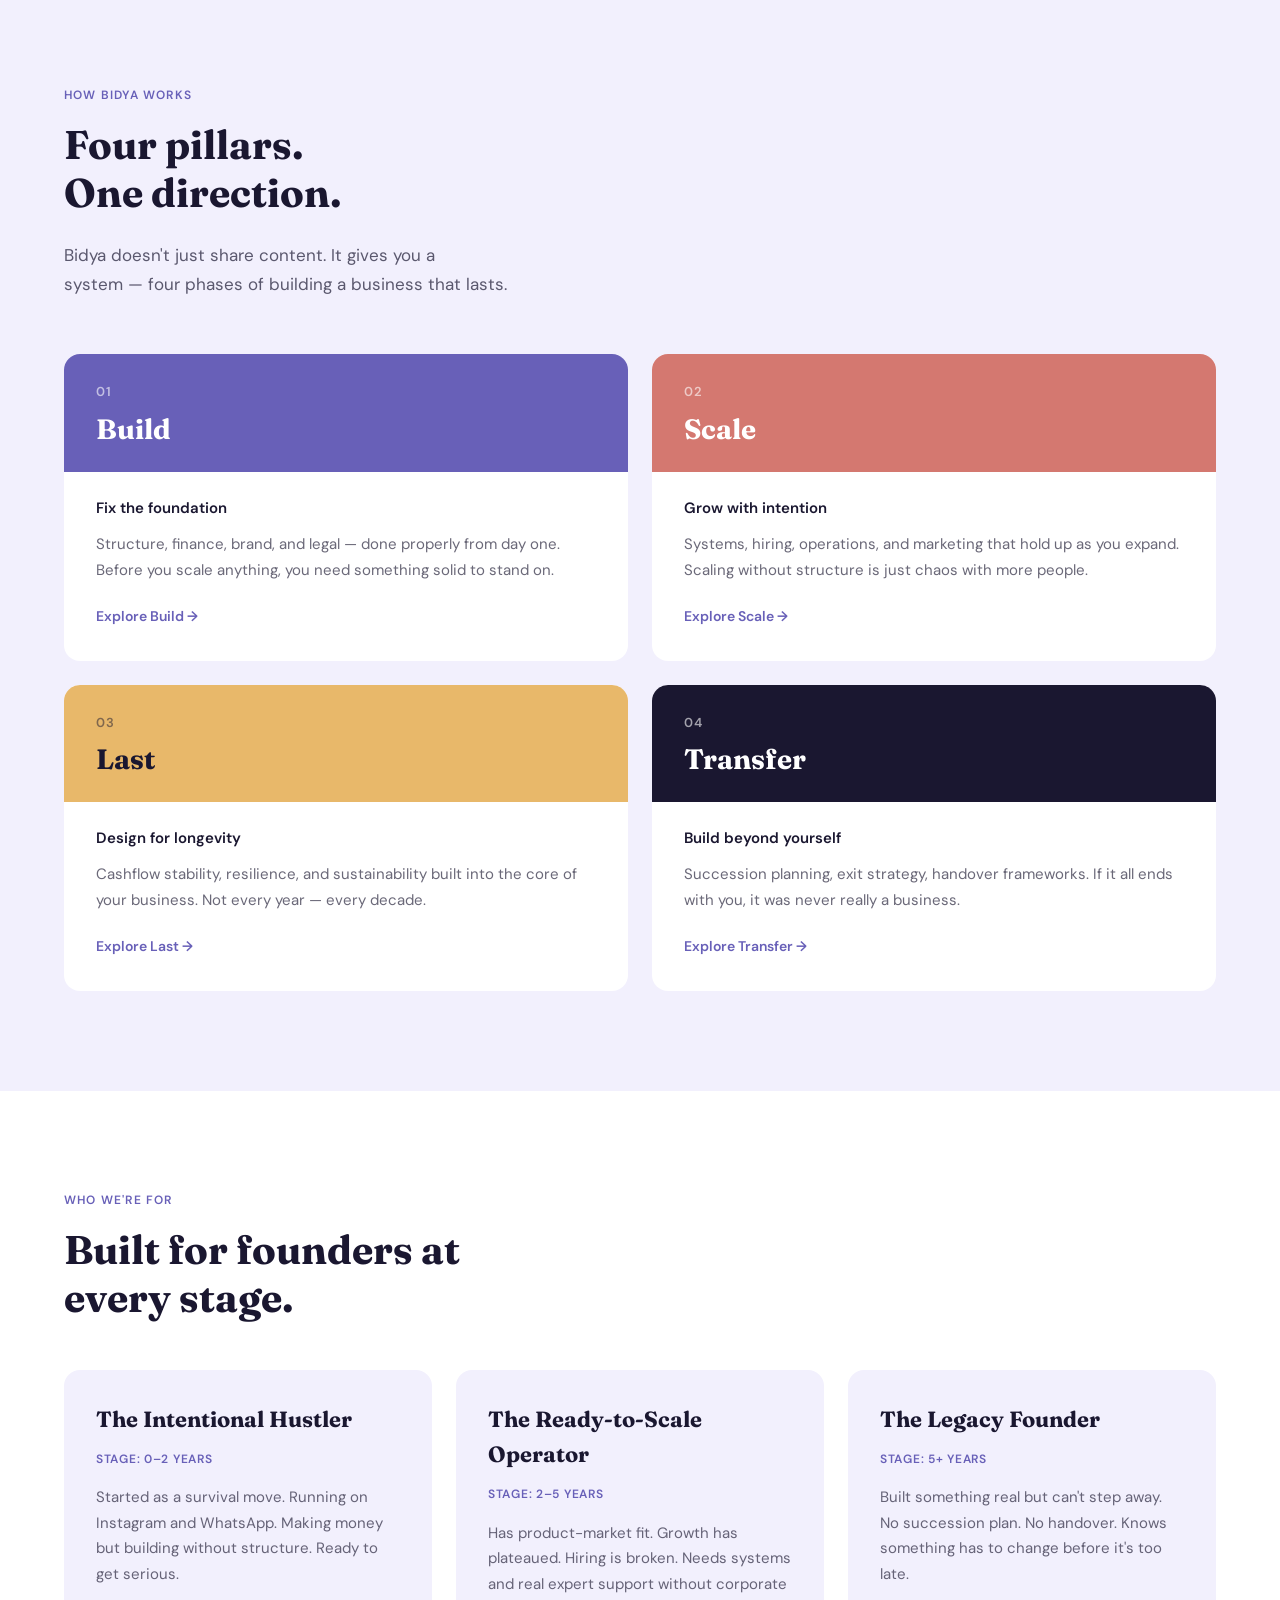
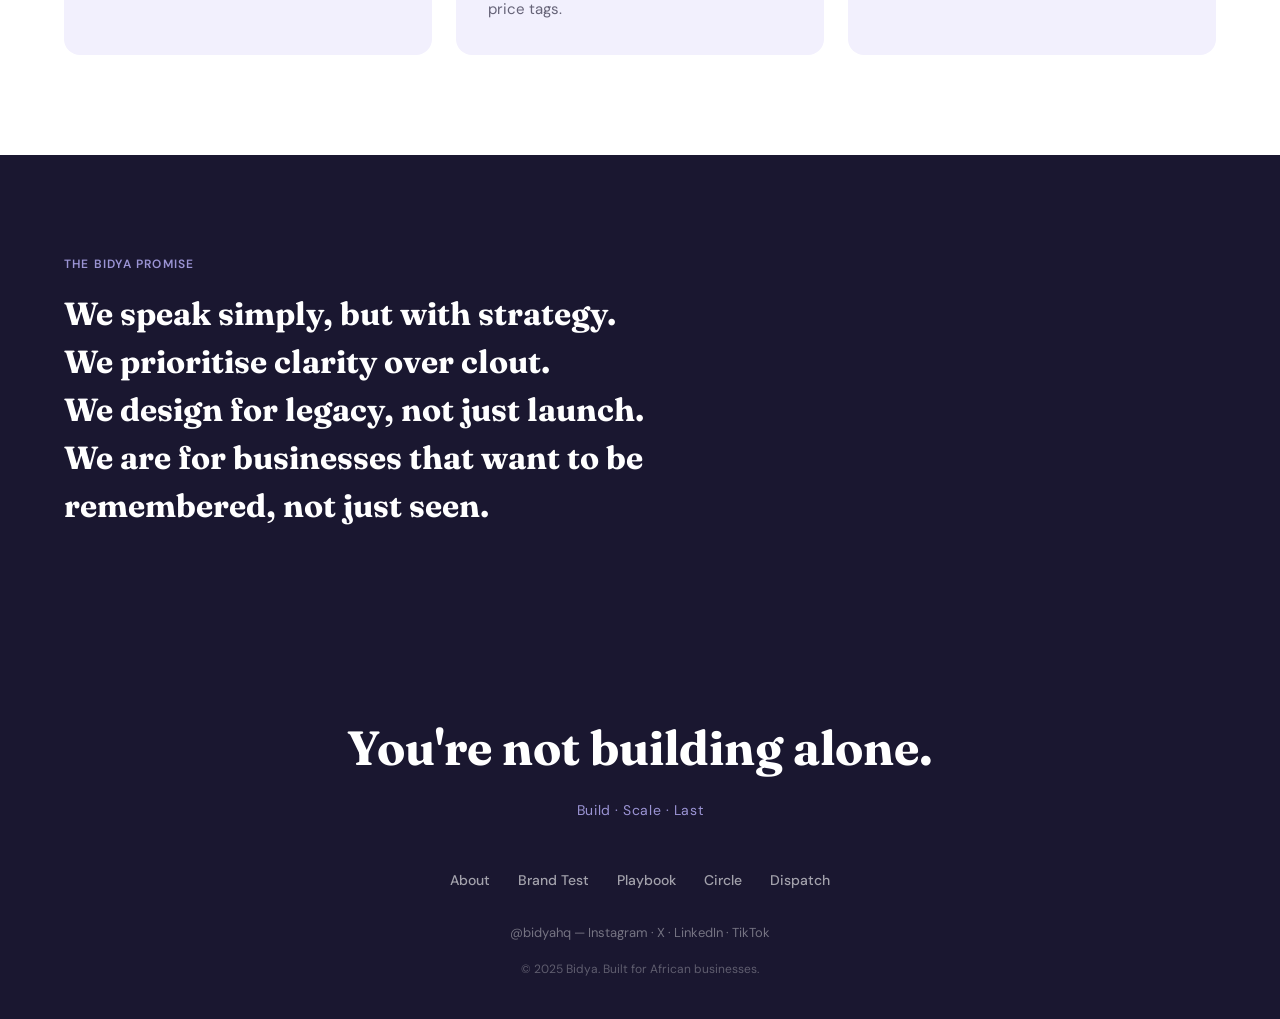
==== commit 12684223: "Rebuild site as stripped-down landing page with new nav and pages Major site restructure: - Homepage" ====
--- a/about.html
+++ b/about.html
@@ -142,49 +142,29 @@
       <div class="nav__left">
         <a href="/" class="nav__logo">Bidya</a>
         <div class="nav__links">
-          <div class="nav__dropdown">
-            <button class="nav__dropdown-trigger" aria-expanded="false" aria-haspopup="true">Pillars</button>
-            <div class="nav__dropdown-menu">
-              <a href="/build" class="nav__dropdown-item">
-                <strong>Build</strong>
-                <span>Fix the foundation</span>
-              </a>
-              <a href="/scale" class="nav__dropdown-item">
-                <strong>Scale</strong>
-                <span>Grow with intention</span>
-              </a>
-              <a href="/last" class="nav__dropdown-item">
-                <strong>Last</strong>
-                <span>Design for longevity</span>
-              </a>
-              <a href="/transfer" class="nav__dropdown-item">
-                <strong>Transfer</strong>
-                <span>Build beyond yourself</span>
-              </a>
-            </div>
-          </div>
-          <a href="/groundwork">Groundwork</a>
+          <a href="/about">About</a>
+          <a href="/brand-test">Brand Test</a>
         </div>
       </div>
       <div class="nav__right">
         <div class="nav__dropdown">
           <button class="nav__dropdown-trigger" aria-expanded="false" aria-haspopup="true">Resources</button>
           <div class="nav__dropdown-menu nav__dropdown-menu--right">
+            <a href="/playbook" class="nav__dropdown-item">
+              <strong>Playbook</strong>
+              <span>Templates, tools, and guides for your business</span>
+            </a>
             <a href="/dispatch" class="nav__dropdown-item">
-              <strong>The Dispatch</strong>
+              <strong>Dispatch</strong>
               <span>Our weekly newsletter for founders</span>
             </a>
             <a href="/circle" class="nav__dropdown-item">
-              <strong>The Circle</strong>
+              <strong>Circle</strong>
               <span>WhatsApp community for African SMEs</span>
             </a>
-            <a href="/about" class="nav__dropdown-item">
-              <strong>About Bidya</strong>
-              <span>Our story and philosophy</span>
-            </a>
-          </div>
-        </div>
-        <a href="#waitlist" class="btn btn--small btn--lavender">Join waitlist</a>
+          </div>
+        </div>
+        <a href="/circle" class="btn btn--small btn--lavender">Join the community</a>
       </div>
       <button class="nav__hamburger" id="navToggle" aria-label="Toggle navigation menu">
         <span></span>
@@ -197,19 +177,14 @@
   <!-- Mobile Menu Overlay -->
   <div class="mobile-menu" id="mobileMenu">
     <div class="mobile-menu__inner">
-      <p class="mobile-menu__label">Pillars</p>
-      <a href="/build" class="mobile-menu__link">Build</a>
-      <a href="/scale" class="mobile-menu__link">Scale</a>
-      <a href="/last" class="mobile-menu__link">Last</a>
-      <a href="/transfer" class="mobile-menu__link">Transfer</a>
-      <div class="mobile-menu__divider"></div>
-      <a href="/groundwork" class="mobile-menu__link">Groundwork</a>
+      <a href="/about" class="mobile-menu__link">About</a>
+      <a href="/brand-test" class="mobile-menu__link">Brand Test</a>
       <div class="mobile-menu__divider"></div>
       <p class="mobile-menu__label">Resources</p>
-      <a href="/dispatch" class="mobile-menu__link">The Dispatch</a>
-      <a href="/circle" class="mobile-menu__link">The Circle</a>
-      <a href="/about" class="mobile-menu__link">About</a>
-      <a href="#waitlist" class="btn btn--lavender mobile-menu__cta">Join waitlist</a>
+      <a href="/playbook" class="mobile-menu__link">Playbook</a>
+      <a href="/dispatch" class="mobile-menu__link">Dispatch</a>
+      <a href="/circle" class="mobile-menu__link">Circle</a>
+      <a href="/circle" class="btn btn--lavender mobile-menu__cta">Join the community</a>
     </div>
   </div>
 
@@ -233,6 +208,16 @@
         <p class="animate-in">A lot of African businesses don't fail because they're unviable. They fail because they were never structured to succeed.</p>
         <p class="animate-in">Because the average small business owner doesn't have access to the frameworks, support systems, or professionals that make businesses last. Bidya is here to close that gap.</p>
         <p class="animate-in">To give the knowledge, mindset, and access usually reserved for large enterprises — to the people actually powering the economy.</p>
+      </div>
+    </div>
+  </section>
+
+  <!-- Image break -->
+  <section style="padding: 0;">
+    <div class="container">
+      <div class="img-grid-2 animate-in">
+        <img src="https://images.unsplash.com/photo-1531545514256-b1400bc00f31?w=800&h=640&fit=crop" alt="African entrepreneurs in a collaborative workspace" class="img-treated" loading="lazy">
+        <img src="https://images.unsplash.com/photo-1600880292203-757bb62b4baf?w=800&h=640&fit=crop" alt="Business team discussing strategy at a table" class="img-treated" loading="lazy">
       </div>
     </div>
   </section>
@@ -335,12 +320,13 @@
   <footer class="footer">
     <div class="container">
       <p class="footer__closing animate-in">You're not building alone.</p>
-      <p class="footer__pillars animate-in">Build &middot; Scale &middot; Last &middot; Transfer</p>
+      <p class="footer__pillars animate-in">Build &middot; Scale &middot; Last</p>
       <nav class="footer__links animate-in">
         <a href="/about">About</a>
-        <a href="/groundwork">The Groundwork</a>
-        <a href="/circle">The Circle</a>
-        <a href="/dispatch">The Dispatch</a>
+        <a href="/brand-test">Brand Test</a>
+        <a href="/playbook">Playbook</a>
+        <a href="/circle">Circle</a>
+        <a href="/dispatch">Dispatch</a>
       </nav>
       <p class="footer__social animate-in">@bidyahq — Instagram &middot; X &middot; LinkedIn &middot; TikTok</p>
       <p class="footer__legal animate-in">&copy; 2025 Bidya. Built for African businesses.</p>
--- a/css/styles.css
+++ b/css/styles.css
@@ -95,6 +95,38 @@
 
 .eyebrow--amber {
   color: var(--amber);
+}
+
+/* --- Image Treatment --- */
+.img-treated {
+  filter: saturate(0.8) contrast(1.05);
+  border-radius: var(--radius);
+  display: block;
+  width: 100%;
+  height: auto;
+  object-fit: cover;
+}
+
+.img-grid-2 {
+  display: grid;
+  grid-template-columns: 1fr 1fr;
+  gap: 16px;
+  margin: 48px 0;
+}
+
+.img-grid-2 img {
+  height: 320px;
+  width: 100%;
+  object-fit: cover;
+}
+
+@media (max-width: 768px) {
+  .img-grid-2 {
+    grid-template-columns: 1fr;
+  }
+  .img-grid-2 img {
+    height: 240px;
+  }
 }
 
 /* --- Buttons --- */
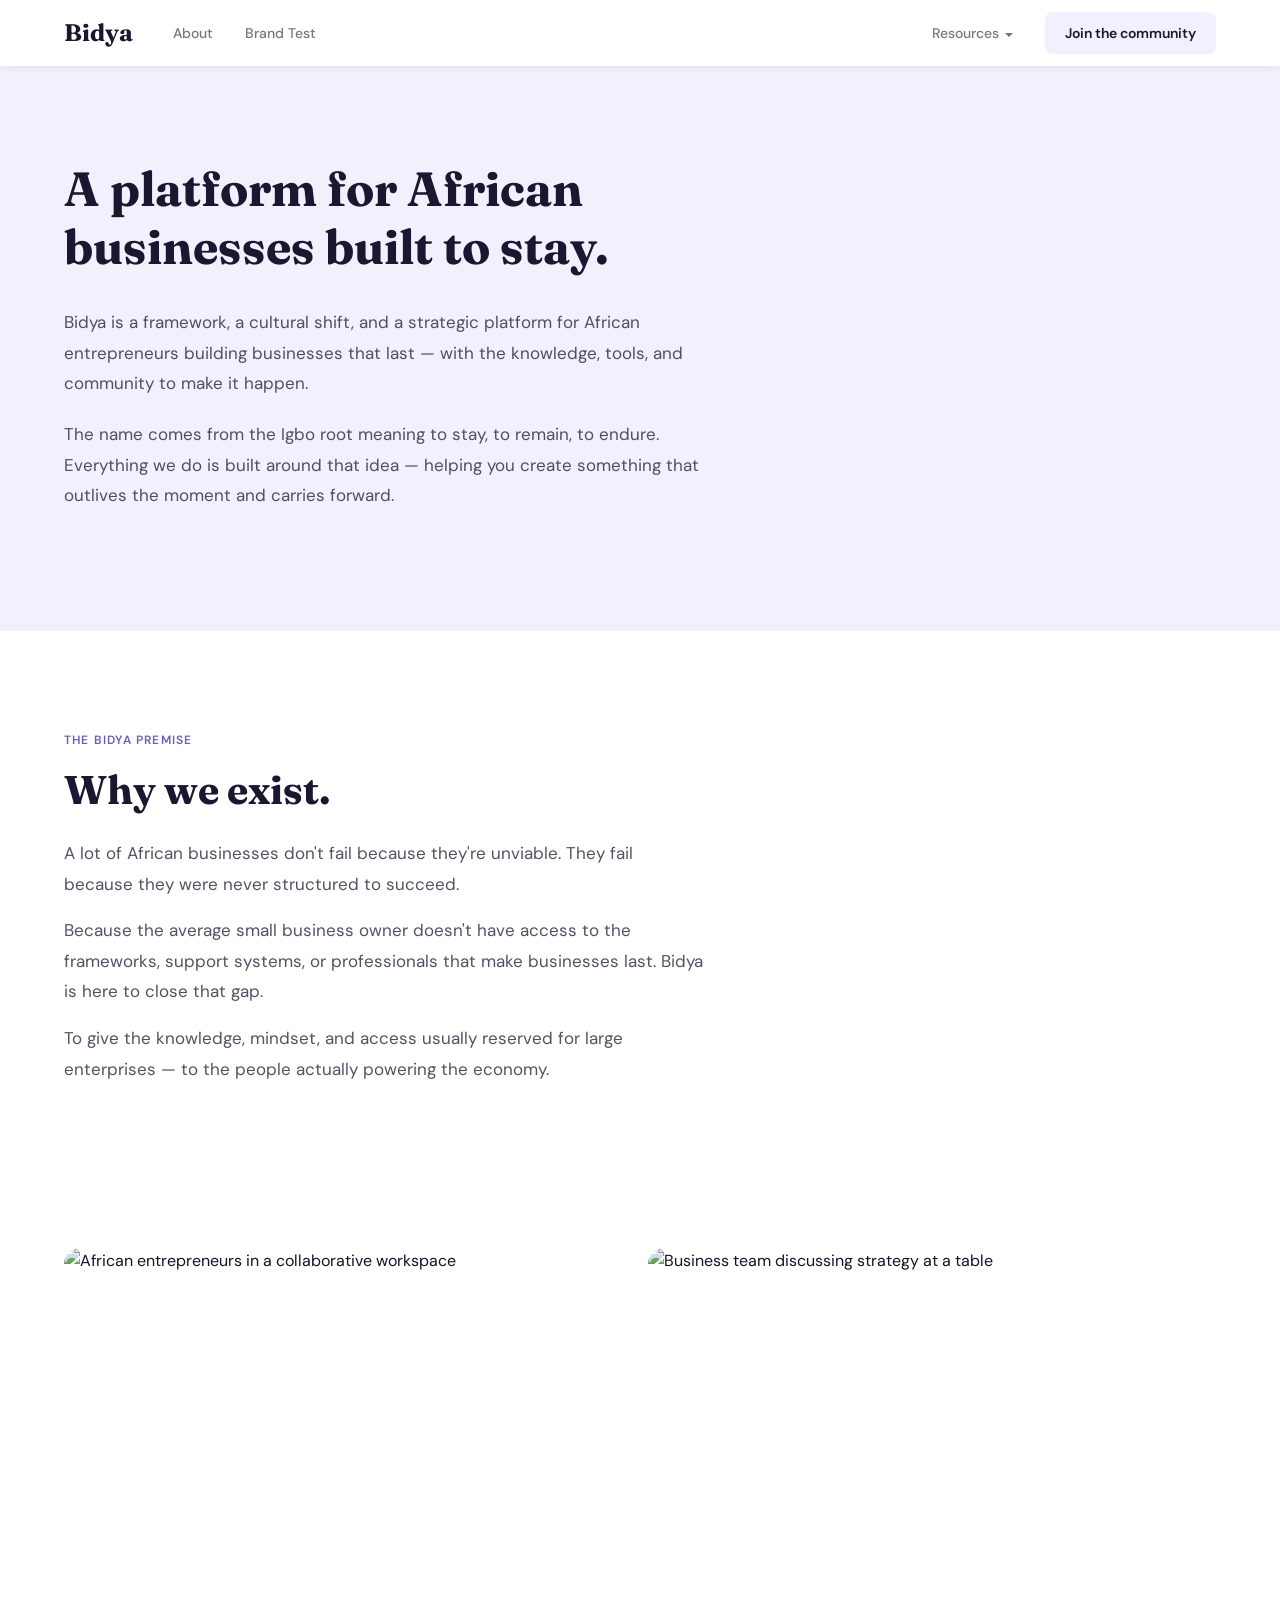
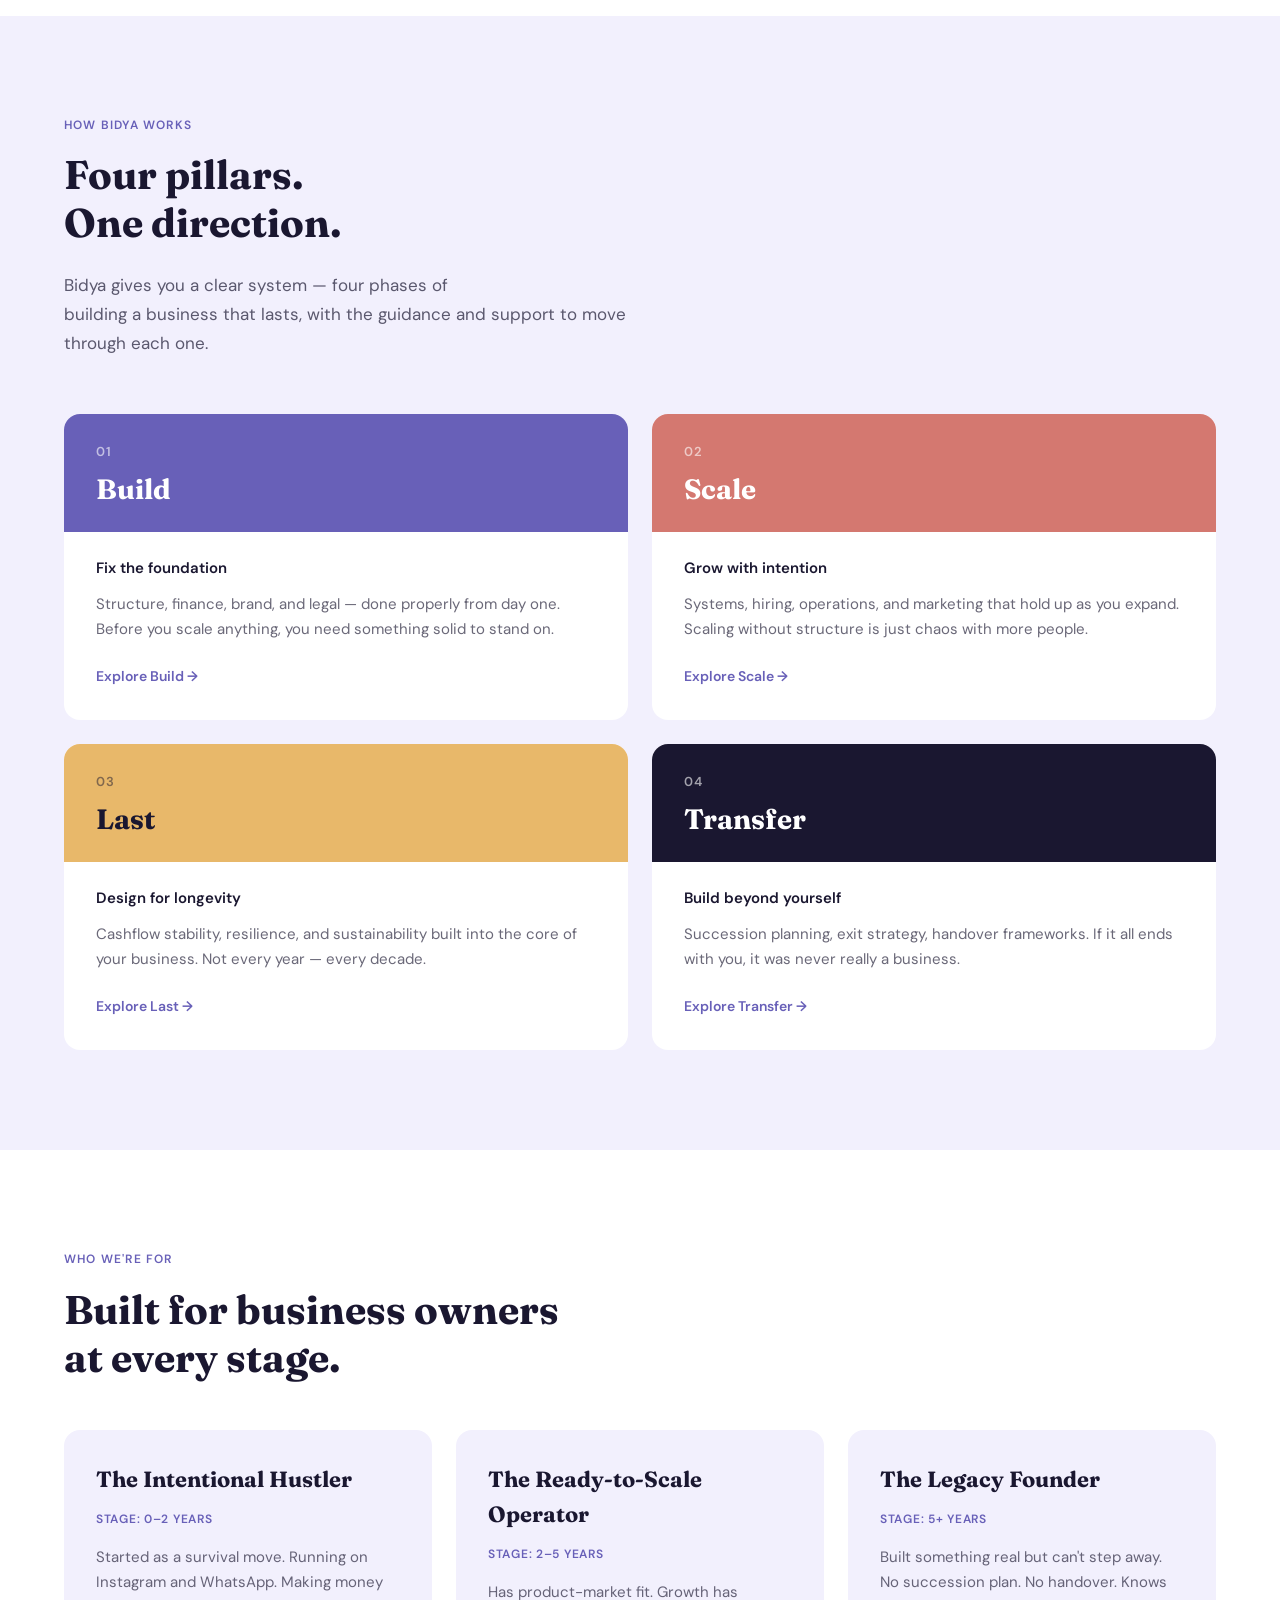
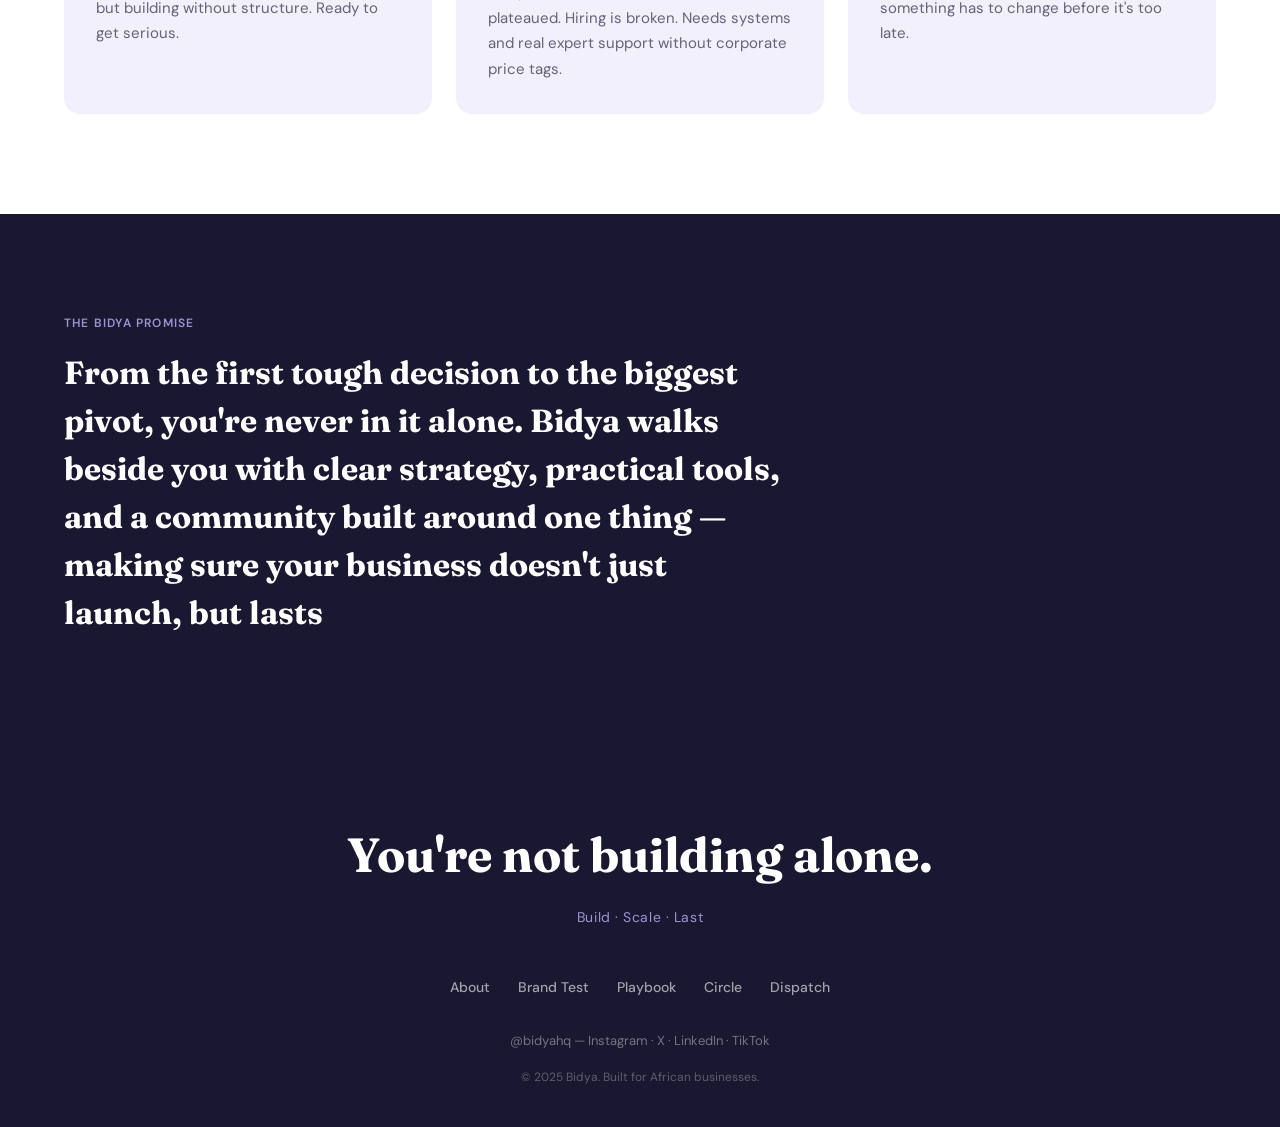
==== commit 5f829ef6: "Update copy, fix nav accessibility, add dropdown click-toggle and playbook filtering - Change 'found" ====
--- a/about.html
+++ b/about.html
@@ -137,7 +137,7 @@
 <body>
 
   <!-- Navigation -->
-  <nav class="nav nav--scrolled" id="nav">
+  <nav class="nav nav--scrolled nav--force-dark" id="nav">
     <div class="nav__inner">
       <div class="nav__left">
         <a href="/" class="nav__logo">Bidya</a>
@@ -156,7 +156,7 @@
             </a>
             <a href="/dispatch" class="nav__dropdown-item">
               <strong>Dispatch</strong>
-              <span>Our weekly newsletter for founders</span>
+              <span>Our weekly newsletter for business owners</span>
             </a>
             <a href="/circle" class="nav__dropdown-item">
               <strong>Circle</strong>
@@ -193,8 +193,8 @@
     <div class="container">
       <h1 class="about-hero__headline animate-in">A platform for African businesses built to stay.</h1>
       <div class="about-hero__body">
-        <p class="animate-in">Bidya is not another business community. It's not a content page or a newsletter with tips. It's a framework, a cultural shift, and a strategic platform for African entrepreneurs building businesses that last.</p>
-        <p class="animate-in">The name comes from the Igbo root meaning to stay, to remain, to endure. We don't just build for success. We build so it won't die with you.</p>
+        <p class="animate-in">Bidya is a framework, a cultural shift, and a strategic platform for African entrepreneurs building businesses that last — with the knowledge, tools, and community to make it happen.</p>
+        <p class="animate-in">The name comes from the Igbo root meaning to stay, to remain, to endure. Everything we do is built around that idea — helping you create something that outlives the moment and carries forward.</p>
       </div>
     </div>
   </section>
@@ -227,8 +227,8 @@
     <div class="container">
       <span class="eyebrow animate-in">How Bidya works</span>
       <h2 class="section__headline animate-in">Four pillars.<br>One direction.</h2>
-      <p class="section__sub animate-in">Bidya doesn't just share content. It gives you a<br class="hide-mobile">
-        system — four phases of building a business that lasts.</p>
+      <p class="section__sub animate-in">Bidya gives you a clear system — four phases of<br class="hide-mobile">
+        building a business that lasts, with the guidance and support to move through each one.</p>
       <div class="pillars-grid">
         <div class="pillar-card animate-in">
           <div class="pillar-card__header pillar-card__header--build">
@@ -282,7 +282,7 @@
   <section class="section section--white">
     <div class="container">
       <span class="eyebrow animate-in">Who we're for</span>
-      <h2 class="section__headline animate-in">Built for founders at<br>every stage.</h2>
+      <h2 class="section__headline animate-in">Built for business owners<br>at every stage.</h2>
       <div class="persona-grid">
         <div class="persona-card animate-in">
           <h3 class="persona-card__title">The Intentional Hustler</h3>
@@ -308,10 +308,7 @@
     <div class="container">
       <span class="eyebrow eyebrow--soft animate-in">The Bidya Promise</span>
       <p class="promise__statement animate-in">
-        We speak simply, but with strategy.<br>
-        We prioritise clarity over clout.<br>
-        We design for legacy, not just launch.<br>
-        We are for businesses that want to be remembered, not just seen.
+        From the first tough decision to the biggest pivot, you're never in it alone. Bidya walks beside you with clear strategy, practical tools, and a community built around one thing — making sure your business doesn't just launch, but lasts
       </p>
     </div>
   </section>
--- a/css/styles.css
+++ b/css/styles.css
@@ -325,7 +325,7 @@
   transition: transform 200ms ease;
 }
 
-.nav__dropdown:hover .nav__dropdown-trigger::after {
+.nav__dropdown--open .nav__dropdown-trigger::after {
   transform: rotate(180deg);
 }
 
@@ -349,10 +349,31 @@
   right: 0;
 }
 
-.nav__dropdown:hover .nav__dropdown-menu {
+.nav__dropdown--open .nav__dropdown-menu {
   opacity: 1;
   pointer-events: all;
   transform: translateY(0);
+}
+
+/* Force dark nav text on pages with light-colored heroes */
+.nav--force-dark .nav__logo {
+  color: var(--ink);
+}
+
+.nav--force-dark .nav__links > a,
+.nav--force-dark .nav__right > a:not(.btn),
+.nav--force-dark .nav__dropdown-trigger {
+  color: rgba(26, 23, 48, 0.6);
+}
+
+.nav--force-dark .nav__links > a:hover,
+.nav--force-dark .nav__right > a:not(.btn):hover,
+.nav--force-dark .nav__dropdown-trigger:hover {
+  color: var(--ink);
+}
+
+.nav--force-dark .nav__hamburger span {
+  background: var(--ink);
 }
 
 .nav__dropdown-item {
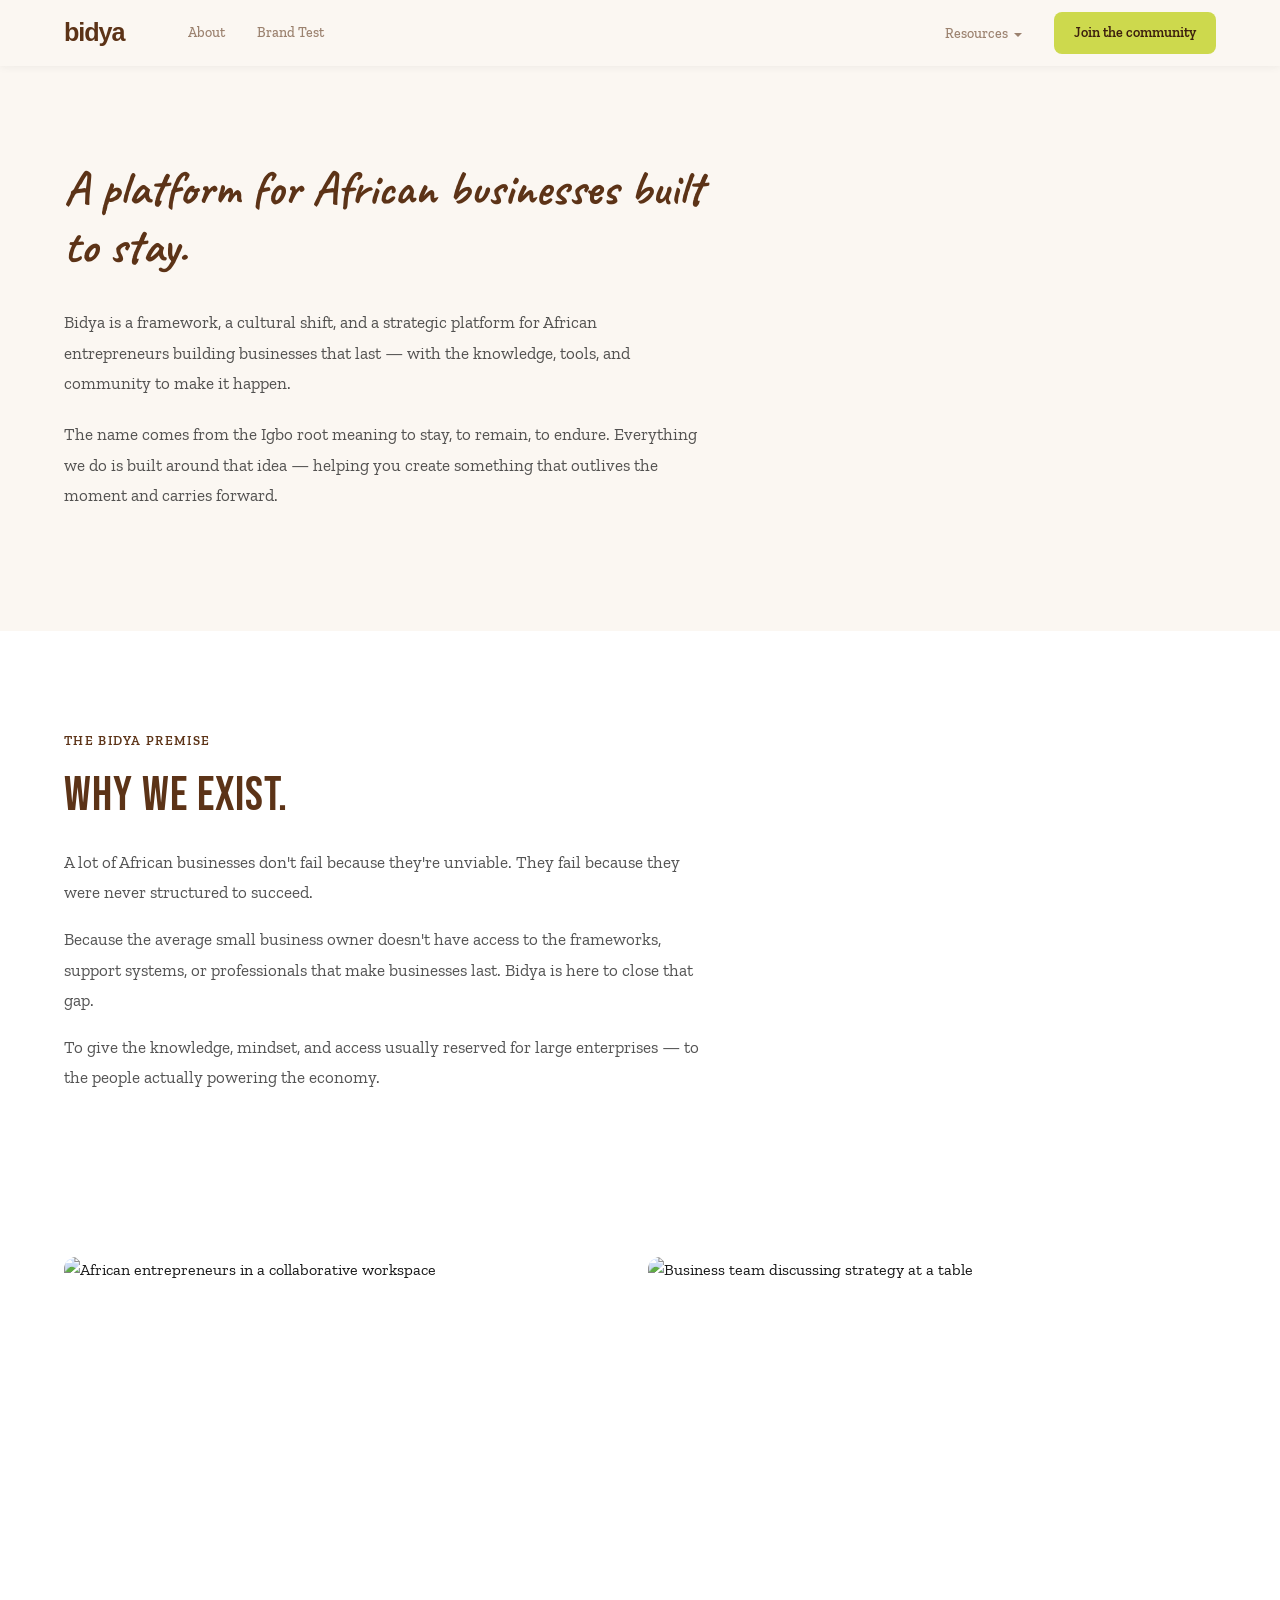
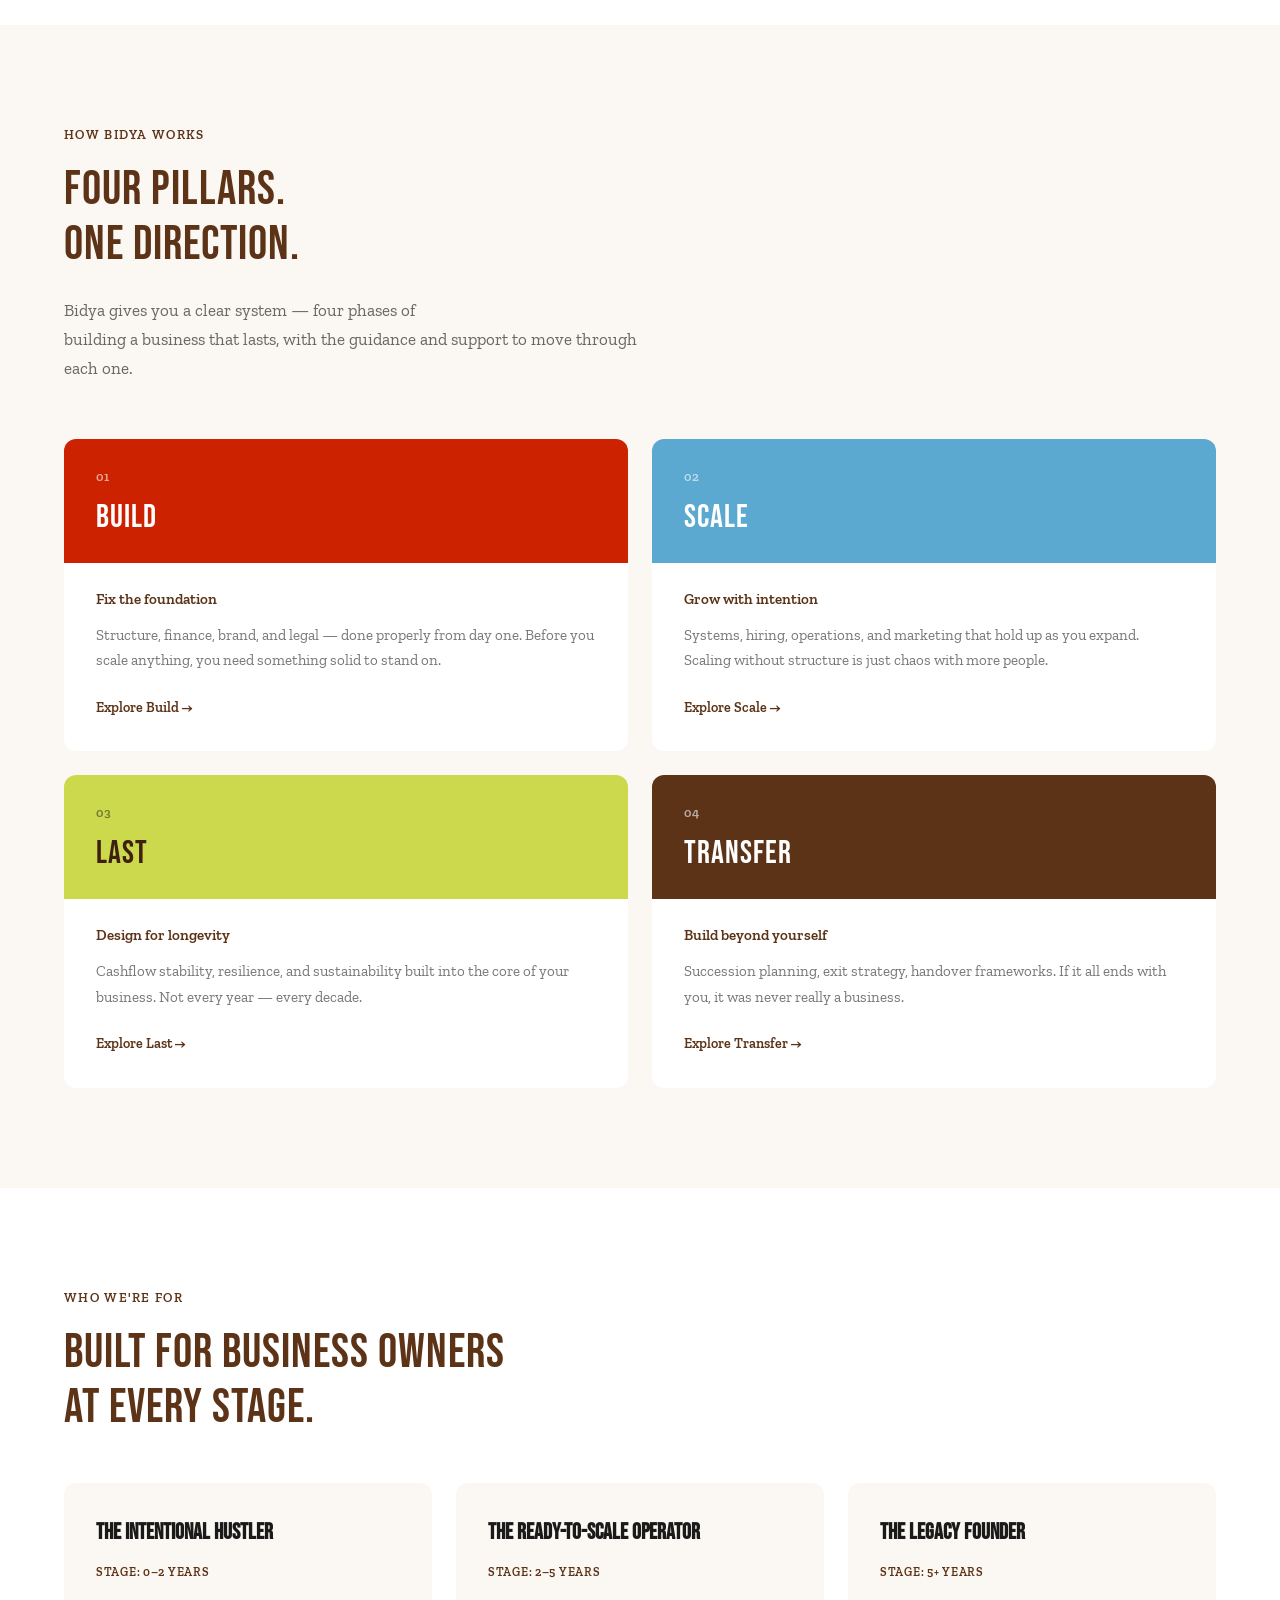
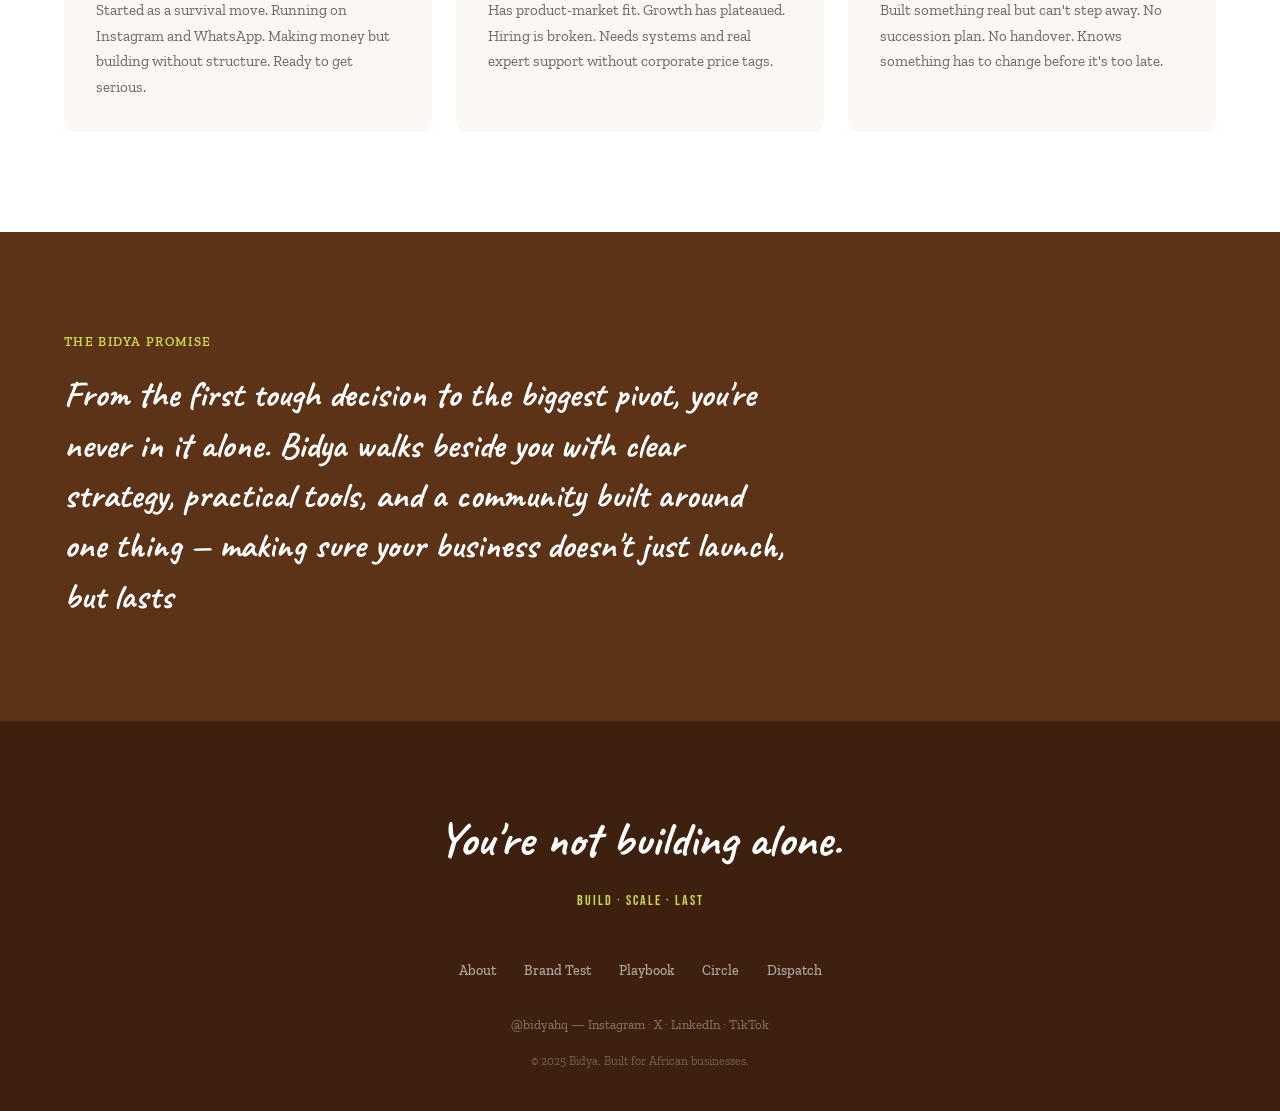
==== commit e5677f29: "Rebrand site with new visual identity — warm brown, lime, bold typography - New color palette: cocoa" ====
--- a/about.html
+++ b/about.html
@@ -15,7 +15,7 @@
 
   <link rel="preconnect" href="https://fonts.googleapis.com">
   <link rel="preconnect" href="https://fonts.gstatic.com" crossorigin>
-  <link href="https://fonts.googleapis.com/css2?family=Fraunces:ital,wght@0,400;0,700;1,400&family=DM+Sans:wght@400;500;600&display=swap" rel="stylesheet">
+  <link href="https://fonts.googleapis.com/css2?family=Zilla+Slab:wght@400;500;600;700&family=Bebas+Neue&family=Caveat:wght@400;700&display=swap" rel="stylesheet">
 
   <!-- Analytics placeholder -->
   <!-- <script async src="https://www.googletagmanager.com/gtag/js?id=GA_MEASUREMENT_ID"></script> -->
@@ -25,16 +25,16 @@
   <style>
     /* About page — Hero */
     .about-hero {
-      background: var(--lavender);
+      background: var(--cream);
       padding: 160px 0 var(--section-pad);
     }
 
     .about-hero__headline {
-      font-family: var(--font-display);
+      font-family: var(--font-script);
       font-weight: 700;
       font-size: clamp(32px, 5vw, 48px);
       line-height: 1.2;
-      color: var(--ink);
+      color: var(--cocoa);
       margin-bottom: 32px;
       max-width: 640px;
     }
@@ -46,7 +46,7 @@
     .about-hero__body p {
       font-size: 17px;
       line-height: 1.8;
-      color: rgba(26, 23, 48, 0.75);
+      color: rgba(26, 26, 26, 0.75);
       margin-bottom: 20px;
     }
 
@@ -58,7 +58,7 @@
     .premise__body p {
       font-size: 17px;
       line-height: 1.8;
-      color: rgba(26, 23, 48, 0.75);
+      color: rgba(26, 26, 26, 0.75);
       margin-bottom: 16px;
     }
 
@@ -71,7 +71,7 @@
     }
 
     .persona-card {
-      background: var(--lavender);
+      background: var(--cream);
       border-radius: var(--radius);
       padding: 32px;
       transition: transform 200ms ease, box-shadow 200ms ease;
@@ -79,11 +79,11 @@
 
     .persona-card:hover {
       transform: translateY(-3px);
-      box-shadow: 0 8px 24px rgba(26, 23, 48, 0.08);
+      box-shadow: 0 8px 24px rgba(26, 26, 26, 0.08);
     }
 
     .persona-card__title {
-      font-family: var(--font-display);
+      font-family: var(--font-heading);
       font-weight: 700;
       font-size: 22px;
       color: var(--ink);
@@ -96,22 +96,22 @@
       font-weight: 600;
       letter-spacing: 0.06em;
       text-transform: uppercase;
-      color: var(--indigo);
+      color: var(--cocoa);
       margin-bottom: 16px;
     }
 
     .persona-card__desc {
       font-size: 15px;
       line-height: 1.7;
-      color: rgba(26, 23, 48, 0.65);
+      color: rgba(26, 26, 26, 0.65);
     }
 
     /* About page — Promise */
     .promise__statement {
-      font-family: var(--font-display);
+      font-family: var(--font-script);
       font-weight: 700;
-      font-size: clamp(22px, 3.5vw, 32px);
-      line-height: 1.5;
+      font-size: clamp(24px, 3.5vw, 36px);
+      line-height: 1.4;
       color: var(--white);
       max-width: 720px;
     }
@@ -140,7 +140,7 @@
   <nav class="nav nav--scrolled nav--force-dark" id="nav">
     <div class="nav__inner">
       <div class="nav__left">
-        <a href="/" class="nav__logo">Bidya</a>
+        <a href="/" class="nav__logo"><img src="/images/bidya-wordmark.svg" alt="Bidya" class="nav__logo-img"></a>
         <div class="nav__links">
           <a href="/about">About</a>
           <a href="/brand-test">Brand Test</a>
--- a/css/styles.css
+++ b/css/styles.css
@@ -1,30 +1,60 @@
 /* ============================================
    Bidya — CSS
+   Brand: Warm, bold, retro-modern
    ============================================ */
+
+/* --- @font-face for KG Ten Thousand Reasons --- */
+/* Add your .woff2 files to /fonts/ directory */
+@font-face {
+  font-family: 'KG Ten Thousand Reasons';
+  src: url('/fonts/KGTenThousandReasons.woff2') format('woff2'),
+       url('/fonts/KGTenThousandReasons.woff') format('woff');
+  font-weight: 400;
+  font-style: normal;
+  font-display: swap;
+}
+
+@font-face {
+  font-family: 'KG Ten Thousand Reasons';
+  src: url('/fonts/KGTenThousandReasons-Bold.woff2') format('woff2'),
+       url('/fonts/KGTenThousandReasons-Bold.woff') format('woff');
+  font-weight: 700;
+  font-style: normal;
+  font-display: swap;
+}
 
 /* --- CSS Variables --- */
 :root {
-  --ink:        #1A1730;
-  --indigo:     #6860B8;
-  --coral:      #D47870;
-  --amber:      #E8B86A;
-  --lavender:   #F2F0FD;
-  --soft:       #9B94D4;
+  /* Brand palette */
+  --cocoa:      #5C3317;
+  --cocoa-dark: #3D200E;
+  --lime:       #CDD94D;
+  --lime-soft:  #E8EDB5;
+  --red:        #CC2200;
+  --red-dark:   #A31B00;
+  --sky:        #5BA8D0;
+  --sky-light:  #D4EAF5;
+  --ink:        #1A1A1A;
+  --cream:      #FBF7F2;
   --white:      #FFFFFF;
-  --off-white:  #FAFAFA;
-
-  --build:      #6860B8;
-  --scale:      #D47870;
-  --last:       #E8B86A;
-  --transfer:   #1A1730;
-
-  --font-display: 'Fraunces', serif;
-  --font-body:    'DM Sans', sans-serif;
-
+  --off-white:  #F5F0E8;
+
+  /* Pillar colors */
+  --build:      #CC2200;
+  --scale:      #5BA8D0;
+  --last:       #CDD94D;
+  --transfer:   #5C3317;
+
+  /* Typography */
+  --font-script:  'KG Ten Thousand Reasons', 'Caveat', cursive;
+  --font-heading: 'Bebas Neue', Impact, sans-serif;
+  --font-body:    'Zilla Slab', Georgia, serif;
+
+  /* Layout */
   --max-width: 1200px;
   --section-pad: 100px;
   --section-pad-mobile: 60px;
-  --radius: 16px;
+  --radius: 12px;
 }
 
 /* --- Reset --- */
@@ -81,25 +111,25 @@
 .eyebrow {
   display: block;
   font-family: var(--font-body);
-  font-size: 12px;
+  font-size: 13px;
   font-weight: 600;
   letter-spacing: 0.1em;
   text-transform: uppercase;
-  color: var(--indigo);
+  color: var(--cocoa);
   margin-bottom: 16px;
 }
 
 .eyebrow--soft {
-  color: var(--soft);
+  color: var(--lime);
 }
 
 .eyebrow--amber {
-  color: var(--amber);
+  color: var(--lime);
 }
 
 /* --- Image Treatment --- */
 .img-treated {
-  filter: saturate(0.8) contrast(1.05);
+  filter: saturate(0.85) contrast(1.05);
   border-radius: var(--radius);
   display: block;
   width: 100%;
@@ -137,7 +167,7 @@
   font-weight: 600;
   padding: 14px 28px;
   border-radius: 8px;
-  transition: transform 150ms ease, box-shadow 200ms ease;
+  transition: transform 150ms ease, box-shadow 200ms ease, background 200ms ease;
   cursor: pointer;
   text-align: center;
 }
@@ -146,41 +176,62 @@
   transform: scale(0.97);
 }
 
+/* Primary — lime with cocoa text */
+.btn--lime {
+  background: var(--lime);
+  color: var(--cocoa-dark);
+}
+
+.btn--lime:hover {
+  box-shadow: 0 4px 16px rgba(205, 217, 77, 0.4);
+}
+
+/* Cocoa solid */
+.btn--cocoa {
+  background: var(--cocoa);
+  color: var(--white);
+}
+
+.btn--cocoa:hover {
+  box-shadow: 0 4px 16px rgba(92, 51, 23, 0.3);
+}
+
+/* Legacy support — map old classes to new brand */
 .btn--lavender {
-  background: var(--lavender);
-  color: var(--ink);
+  background: var(--lime);
+  color: var(--cocoa-dark);
 }
 
 .btn--lavender:hover {
-  box-shadow: 0 4px 16px rgba(104, 96, 184, 0.2);
+  box-shadow: 0 4px 16px rgba(205, 217, 77, 0.4);
 }
 
 .btn--indigo {
-  background: var(--indigo);
+  background: var(--cocoa);
   color: var(--white);
 }
 
 .btn--indigo:hover {
-  box-shadow: 0 4px 16px rgba(104, 96, 184, 0.3);
+  box-shadow: 0 4px 16px rgba(92, 51, 23, 0.3);
 }
 
 .btn--outline-indigo {
   background: transparent;
   color: var(--white);
-  border: 2px solid var(--indigo);
+  border: 2px solid var(--lime);
 }
 
 .btn--outline-indigo:hover {
-  background: rgba(104, 96, 184, 0.1);
+  background: rgba(205, 217, 77, 0.15);
 }
 
 .btn--whatsapp {
-  background: #25D366;
-  color: var(--white);
+  background: var(--lime);
+  color: var(--cocoa-dark);
 }
 
 .btn--whatsapp:hover {
-  box-shadow: 0 4px 16px rgba(37, 211, 102, 0.3);
+  box-shadow: 0 4px 16px rgba(205, 217, 77, 0.4);
 }
 
 .btn--small {
@@ -189,7 +240,7 @@
 }
 
 .btn:focus-visible {
-  outline: 3px solid var(--indigo);
+  outline: 3px solid var(--cocoa);
   outline-offset: 2px;
 }
 
@@ -202,14 +253,16 @@
 }
 
 .text-link--soft {
-  color: var(--soft);
+  color: var(--lime);
 }
 
 .text-link--soft:hover {
-  color: var(--lavender);
-}
-
-/* --- Navigation --- */
+  color: var(--white);
+}
+
+/* ============================================
+   Navigation
+   ============================================ */
 .nav {
   position: fixed;
   top: 0;
@@ -221,9 +274,9 @@
 }
 
 .nav--scrolled {
-  background: var(--white);
+  background: var(--cream);
   padding: 12px 0;
-  box-shadow: 0 1px 8px rgba(26, 23, 48, 0.08);
+  box-shadow: 0 1px 8px rgba(26, 26, 26, 0.06);
 }
 
 .nav__inner {
@@ -247,16 +300,35 @@
   gap: 32px;
 }
 
+/* Logo — image-based */
 .nav__logo {
-  font-family: var(--font-display);
-  font-weight: 700;
-  font-size: 24px;
+  display: flex;
+  align-items: center;
+  transition: opacity 200ms ease;
+}
+
+.nav__logo:hover {
+  opacity: 0.8;
+}
+
+.nav__logo-img {
+  height: 28px;
+  width: auto;
+}
+
+/* When the wordmark image isn't available, fall back to text */
+.nav__logo-text {
+  font-family: var(--font-heading);
+  font-weight: 400;
+  font-size: 28px;
+  letter-spacing: 1px;
   color: var(--white);
   transition: color 300ms ease;
 }
 
-.nav--scrolled .nav__logo {
-  color: var(--ink);
+.nav--scrolled .nav__logo-text,
+.nav--force-dark .nav__logo-text {
+  color: var(--cocoa);
 }
 
 .nav__links {
@@ -271,7 +343,7 @@
   font-family: var(--font-body);
   font-size: 14px;
   font-weight: 500;
-  color: rgba(255, 255, 255, 0.7);
+  color: rgba(255, 255, 255, 0.75);
   transition: color 200ms ease;
 }
 
@@ -284,20 +356,37 @@
 .nav--scrolled .nav__links > a,
 .nav--scrolled .nav__right > a:not(.btn),
 .nav--scrolled .nav__dropdown-trigger {
-  color: rgba(26, 23, 48, 0.6);
+  color: rgba(92, 51, 23, 0.6);
 }
 
 .nav--scrolled .nav__links > a:hover,
 .nav--scrolled .nav__right > a:not(.btn):hover,
 .nav--scrolled .nav__dropdown-trigger:hover {
-  color: var(--ink);
+  color: var(--cocoa);
 }
 
 .nav__links a:focus-visible,
 .nav__dropdown-trigger:focus-visible {
-  outline: 2px solid var(--indigo);
+  outline: 2px solid var(--cocoa);
   outline-offset: 4px;
   border-radius: 2px;
+}
+
+/* Force dark nav text on pages with light-colored heroes */
+.nav--force-dark .nav__links > a,
+.nav--force-dark .nav__right > a:not(.btn),
+.nav--force-dark .nav__dropdown-trigger {
+  color: rgba(92, 51, 23, 0.6);
+}
+
+.nav--force-dark .nav__links > a:hover,
+.nav--force-dark .nav__right > a:not(.btn):hover,
+.nav--force-dark .nav__dropdown-trigger:hover {
+  color: var(--cocoa);
+}
+
+.nav--force-dark .nav__hamburger span {
+  background: var(--cocoa);
 }
 
 /* --- Nav Dropdowns --- */
@@ -335,8 +424,8 @@
   left: 0;
   min-width: 260px;
   background: var(--white);
-  border-radius: 12px;
-  box-shadow: 0 8px 32px rgba(26, 23, 48, 0.12);
+  border-radius: var(--radius);
+  box-shadow: 0 8px 32px rgba(26, 26, 26, 0.12);
   padding: 8px;
   opacity: 0;
   pointer-events: none;
@@ -355,27 +444,6 @@
   transform: translateY(0);
 }
 
-/* Force dark nav text on pages with light-colored heroes */
-.nav--force-dark .nav__logo {
-  color: var(--ink);
-}
-
-.nav--force-dark .nav__links > a,
-.nav--force-dark .nav__right > a:not(.btn),
-.nav--force-dark .nav__dropdown-trigger {
-  color: rgba(26, 23, 48, 0.6);
-}
-
-.nav--force-dark .nav__links > a:hover,
-.nav--force-dark .nav__right > a:not(.btn):hover,
-.nav--force-dark .nav__dropdown-trigger:hover {
-  color: var(--ink);
-}
-
-.nav--force-dark .nav__hamburger span {
-  background: var(--ink);
-}
-
 .nav__dropdown-item {
   display: block;
   padding: 12px 16px;
@@ -384,21 +452,21 @@
 }
 
 .nav__dropdown-item:hover {
-  background: var(--lavender);
+  background: var(--cream);
 }
 
 .nav__dropdown-item strong {
   display: block;
   font-size: 14px;
   font-weight: 600;
-  color: var(--ink);
+  color: var(--cocoa);
   margin-bottom: 2px;
 }
 
 .nav__dropdown-item span {
   display: block;
   font-size: 13px;
-  color: rgba(26, 23, 48, 0.5);
+  color: rgba(26, 26, 26, 0.5);
   line-height: 1.4;
 }
 
@@ -418,14 +486,14 @@
 }
 
 .nav--scrolled .nav__hamburger span {
-  background: var(--ink);
+  background: var(--cocoa);
 }
 
 /* --- Mobile Menu --- */
 .mobile-menu {
   position: fixed;
   inset: 0;
-  background: var(--ink);
+  background: var(--cocoa);
   z-index: 99;
   display: flex;
   align-items: center;
@@ -452,40 +520,43 @@
   font-weight: 600;
   letter-spacing: 0.1em;
   text-transform: uppercase;
-  color: var(--soft);
+  color: var(--lime);
   margin-bottom: -8px;
 }
 
 .mobile-menu__divider {
   width: 40px;
   height: 1px;
-  background: rgba(155, 148, 212, 0.2);
+  background: rgba(205, 217, 77, 0.25);
   margin: 4px 0;
 }
 
 .mobile-menu__link {
-  font-family: var(--font-display);
-  font-size: 28px;
+  font-family: var(--font-heading);
+  font-size: 32px;
   font-weight: 400;
   color: var(--white);
+  letter-spacing: 1px;
   transition: color 200ms ease;
 }
 
 .mobile-menu__link:hover {
-  color: var(--soft);
+  color: var(--lime);
 }
 
 .mobile-menu__cta {
   margin-top: 16px;
 }
 
-/* --- Hero --- */
+/* ============================================
+   Hero
+   ============================================ */
 .hero {
   position: relative;
   min-height: 100vh;
   display: flex;
   align-items: center;
-  background: var(--ink);
+  background: var(--cocoa);
   padding-top: 80px;
   overflow: hidden;
 }
@@ -497,8 +568,8 @@
   transform: translateY(-50%);
   width: 400px;
   height: 500px;
-  background: var(--indigo);
-  opacity: 0.15;
+  background: var(--lime);
+  opacity: 0.08;
   border-radius: 24px;
 }
 
@@ -508,10 +579,10 @@
 }
 
 .hero__headline {
-  font-family: var(--font-display);
+  font-family: var(--font-script);
   font-weight: 700;
   font-size: clamp(48px, 8vw, 88px);
-  line-height: 1.05;
+  line-height: 1.1;
   color: var(--white);
   margin-bottom: 24px;
 }
@@ -519,7 +590,7 @@
 .hero__sub {
   font-size: 18px;
   line-height: 1.7;
-  color: var(--soft);
+  color: rgba(255, 255, 255, 0.7);
   margin-bottom: 40px;
   max-width: 540px;
 }
@@ -533,11 +604,13 @@
 
 .hero__tag {
   font-size: 12px;
-  color: var(--soft);
+  color: var(--lime);
   letter-spacing: 0.04em;
 }
 
-/* --- Sections --- */
+/* ============================================
+   Sections
+   ============================================ */
 .section {
   padding: var(--section-pad) 0;
 }
@@ -547,20 +620,26 @@
 }
 
 .section--lavender {
-  background: var(--lavender);
+  background: var(--cream);
 }
 
 .section--ink {
-  background: var(--ink);
+  background: var(--cocoa);
 }
 
 .section__headline {
-  font-family: var(--font-display);
-  font-weight: 700;
-  font-size: clamp(28px, 4vw, 40px);
-  line-height: 1.2;
-  color: var(--ink);
+  font-family: var(--font-heading);
+  font-weight: 400;
+  font-size: clamp(32px, 4.5vw, 48px);
+  line-height: 1.15;
+  letter-spacing: 1px;
+  color: var(--cocoa);
   margin-bottom: 24px;
+  text-transform: uppercase;
+}
+
+.section--ink .section__headline {
+  color: var(--white);
 }
 
 .section__headline--white {
@@ -570,13 +649,13 @@
 .section__sub {
   font-size: 17px;
   line-height: 1.7;
-  color: rgba(26, 23, 48, 0.7);
+  color: rgba(26, 26, 26, 0.65);
   max-width: 600px;
   margin-bottom: 16px;
 }
 
 .section__sub--soft {
-  color: var(--soft);
+  color: rgba(255, 255, 255, 0.65);
 }
 
 /* --- Problem Section --- */
@@ -588,12 +667,12 @@
 .problem__body p {
   font-size: 17px;
   line-height: 1.8;
-  color: rgba(26, 23, 48, 0.75);
+  color: rgba(26, 26, 26, 0.7);
   margin-bottom: 16px;
 }
 
 .problem__body strong {
-  color: var(--ink);
+  color: var(--cocoa);
 }
 
 /* --- Stats Grid --- */
@@ -604,24 +683,26 @@
 }
 
 .stat-card {
-  background: var(--lavender);
+  background: var(--cream);
   border-radius: var(--radius);
   padding: 40px 32px;
   text-align: center;
+  border: 2px solid rgba(92, 51, 23, 0.08);
 }
 
 .stat-card__number {
   display: block;
-  font-family: var(--font-display);
-  font-weight: 700;
-  font-size: 48px;
-  color: var(--indigo);
+  font-family: var(--font-heading);
+  font-weight: 400;
+  font-size: 56px;
+  color: var(--cocoa);
+  letter-spacing: 1px;
   margin-bottom: 8px;
 }
 
 .stat-card__label {
   font-size: 15px;
-  color: rgba(26, 23, 48, 0.65);
+  color: rgba(26, 26, 26, 0.6);
   line-height: 1.5;
 }
 
@@ -642,7 +723,7 @@
 
 .pillar-card:hover {
   transform: translateY(-3px);
-  box-shadow: 0 8px 32px rgba(26, 23, 48, 0.1);
+  box-shadow: 0 8px 32px rgba(26, 26, 26, 0.1);
 }
 
 .pillar-card__header {
@@ -664,18 +745,20 @@
 }
 
 .pillar-card__header--last .pillar-card__number {
-  color: rgba(26, 23, 48, 0.5);
+  color: rgba(26, 26, 26, 0.5);
 }
 
 .pillar-card__name {
-  font-family: var(--font-display);
-  font-weight: 700;
-  font-size: 28px;
-  color: var(--white);
+  font-family: var(--font-heading);
+  font-weight: 400;
+  font-size: 32px;
+  letter-spacing: 1px;
+  color: var(--white);
+  text-transform: uppercase;
 }
 
 .pillar-card__header--last .pillar-card__name {
-  color: var(--ink);
+  color: var(--cocoa-dark);
 }
 
 .pillar-card__body {
@@ -685,26 +768,26 @@
 .pillar-card__tagline {
   font-weight: 600;
   font-size: 15px;
-  color: var(--ink);
+  color: var(--cocoa);
   margin-bottom: 12px;
 }
 
 .pillar-card__desc {
   font-size: 15px;
   line-height: 1.7;
-  color: rgba(26, 23, 48, 0.65);
+  color: rgba(26, 26, 26, 0.6);
   margin-bottom: 20px;
 }
 
 .pillar-card__cta {
   font-size: 14px;
   font-weight: 600;
-  color: var(--indigo);
+  color: var(--cocoa);
   transition: color 200ms ease;
 }
 
 .pillar-card__cta:hover {
-  color: var(--ink);
+  color: var(--red);
 }
 
 /* --- Timeline --- */
@@ -723,7 +806,7 @@
   left: 0;
   right: 0;
   height: 2px;
-  background: rgba(155, 148, 212, 0.3);
+  background: rgba(205, 217, 77, 0.3);
 }
 
 .timeline__item {
@@ -737,7 +820,7 @@
   display: block;
   width: 10px;
   height: 10px;
-  background: var(--indigo);
+  background: var(--lime);
   border-radius: 50%;
   margin: 0 auto 12px;
   position: relative;
@@ -750,15 +833,16 @@
   font-weight: 600;
   letter-spacing: 0.1em;
   text-transform: uppercase;
-  color: var(--soft);
+  color: var(--lime);
   margin-bottom: 4px;
 }
 
 .timeline__name {
-  font-family: var(--font-display);
-  font-size: 16px;
-  font-weight: 700;
-  color: var(--white);
+  font-family: var(--font-heading);
+  font-size: 18px;
+  font-weight: 400;
+  color: var(--white);
+  letter-spacing: 1px;
 }
 
 /* --- Outcomes Grid --- */
@@ -780,8 +864,8 @@
   width: 48px;
   height: 48px;
   border-radius: 12px;
-  background: rgba(104, 96, 184, 0.15);
-  color: var(--soft);
+  background: rgba(205, 217, 77, 0.15);
+  color: var(--lime);
   margin-bottom: 12px;
 }
 
@@ -809,7 +893,7 @@
 .pros__body p {
   font-size: 17px;
   line-height: 1.8;
-  color: rgba(26, 23, 48, 0.75);
+  color: rgba(26, 26, 26, 0.7);
   margin-bottom: 16px;
 }
 
@@ -821,15 +905,16 @@
 }
 
 .perk-card {
-  background: var(--lavender);
+  background: var(--cream);
   border-radius: var(--radius);
   padding: 32px;
+  border: 2px solid rgba(92, 51, 23, 0.06);
   transition: transform 200ms ease, box-shadow 200ms ease;
 }
 
 .perk-card:hover {
   transform: translateY(-3px);
-  box-shadow: 0 8px 24px rgba(26, 23, 48, 0.08);
+  box-shadow: 0 8px 24px rgba(26, 26, 26, 0.08);
 }
 
 .perk-card__icon {
@@ -839,13 +924,13 @@
 .perk-card__title {
   font-weight: 600;
   font-size: 17px;
-  color: var(--ink);
+  color: var(--cocoa);
   margin-bottom: 8px;
 }
 
 .perk-card__desc {
   font-size: 15px;
-  color: rgba(26, 23, 48, 0.65);
+  color: rgba(26, 26, 26, 0.6);
   line-height: 1.6;
 }
 
@@ -861,7 +946,7 @@
   gap: 16px;
   margin-bottom: 16px;
   font-size: 16px;
-  color: rgba(26, 23, 48, 0.75);
+  color: rgba(26, 26, 26, 0.7);
 }
 
 .circle-item__bullet {
@@ -870,7 +955,7 @@
   height: 8px;
   min-width: 8px;
   border-radius: 50%;
-  background: var(--indigo);
+  background: var(--cocoa);
   margin-top: 8px;
 }
 
@@ -889,7 +974,7 @@
 .dispatch-form__input {
   flex: 1;
   padding: 14px 20px;
-  border: 2px solid rgba(26, 23, 48, 0.12);
+  border: 2px solid rgba(92, 51, 23, 0.15);
   border-radius: 8px;
   font-size: 15px;
   color: var(--ink);
@@ -899,11 +984,11 @@
 
 .dispatch-form__input:focus {
   outline: none;
-  border-color: var(--indigo);
+  border-color: var(--cocoa);
 }
 
 .dispatch-form__input::placeholder {
-  color: rgba(26, 23, 48, 0.35);
+  color: rgba(26, 26, 26, 0.35);
 }
 
 .dispatch-form__btn {
@@ -912,19 +997,21 @@
 
 .dispatch-form__note {
   font-size: 13px;
-  color: rgba(26, 23, 48, 0.45);
+  color: rgba(26, 26, 26, 0.45);
   margin-top: 12px;
 }
 
-/* --- Footer --- */
+/* ============================================
+   Footer
+   ============================================ */
 .footer {
-  background: var(--ink);
+  background: var(--cocoa-dark);
   padding: 80px 0 40px;
   text-align: center;
 }
 
 .footer__closing {
-  font-family: var(--font-display);
+  font-family: var(--font-script);
   font-weight: 700;
   font-size: clamp(32px, 5vw, 48px);
   color: var(--white);
@@ -933,9 +1020,11 @@
 
 .footer__pillars {
   font-size: 14px;
-  color: var(--soft);
+  font-family: var(--font-heading);
+  letter-spacing: 2px;
+  color: var(--lime);
   margin-bottom: 48px;
-  letter-spacing: 0.04em;
+  text-transform: uppercase;
 }
 
 .footer__links {
@@ -954,11 +1043,11 @@
 }
 
 .footer__links a:hover {
-  color: var(--white);
+  color: var(--lime);
 }
 
 .footer__links a:focus-visible {
-  outline: 2px solid var(--indigo);
+  outline: 2px solid var(--lime);
   outline-offset: 4px;
   border-radius: 2px;
 }
@@ -1051,7 +1140,7 @@
     width: 200px;
     height: 260px;
     right: -60px;
-    opacity: 0.1;
+    opacity: 0.06;
   }
 
   .hide-mobile {
@@ -1116,6 +1205,6 @@
   }
 
   .section__headline {
-    font-size: clamp(24px, 6vw, 36px);
-  }
-}
+    font-size: clamp(28px, 7vw, 40px);
+  }
+}
